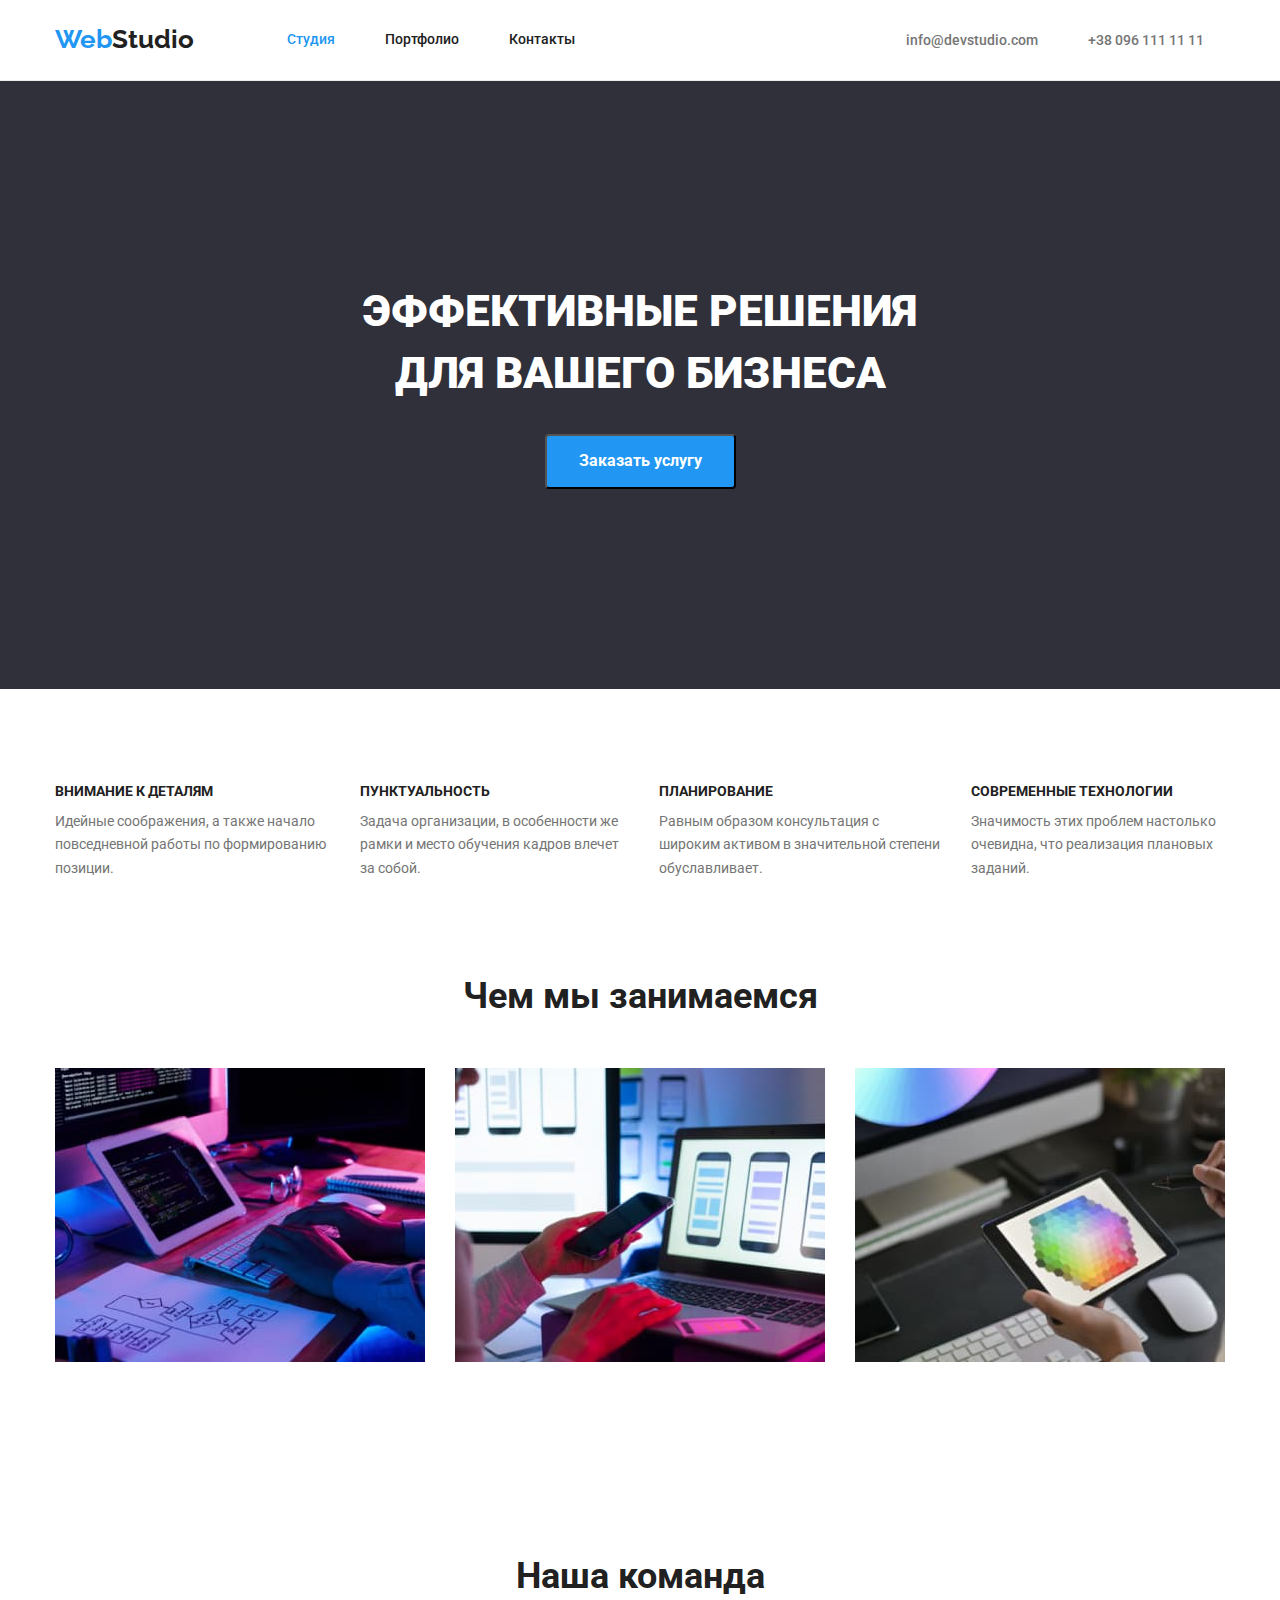
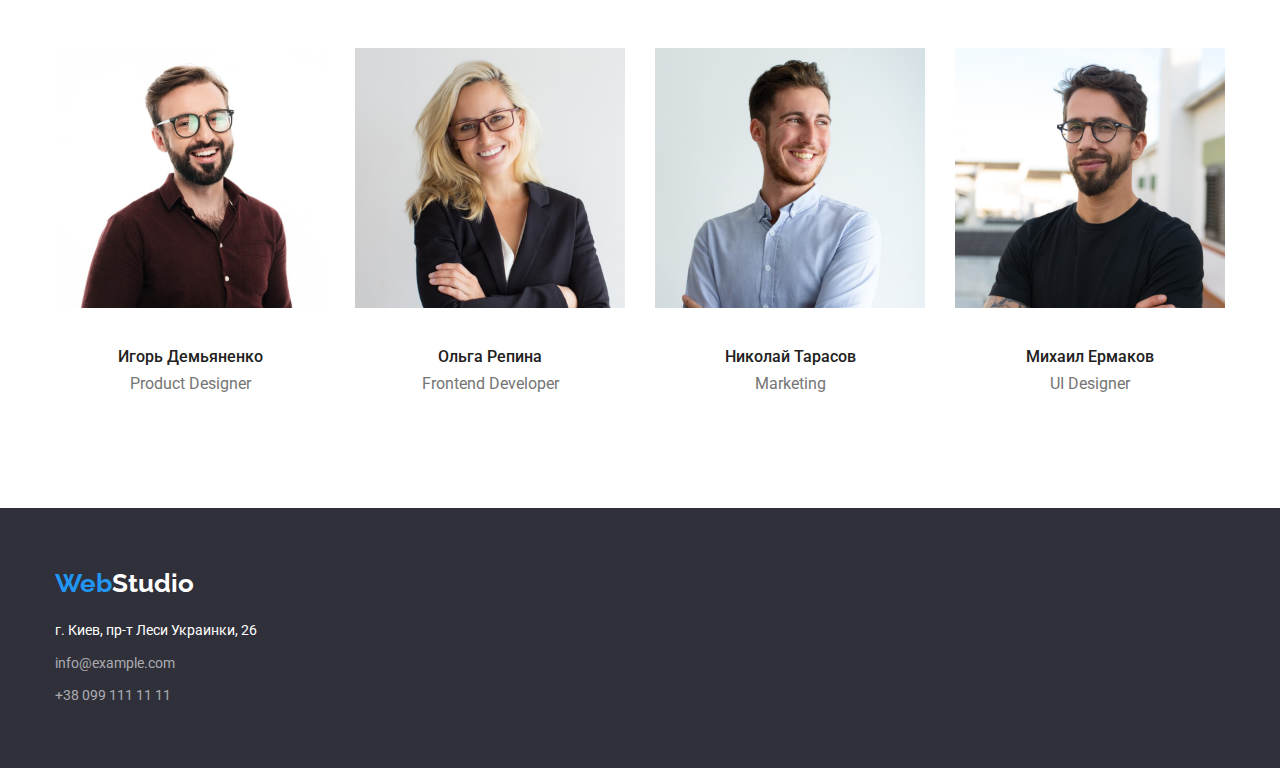
==== index.html @ cb072b84 "копирует данные" ====
<!DOCTYPE html>
<html lang="en">
  <head>
    <meta charset="UTF-8" />
    <meta http-equiv="X-UA-Compatible" content="IE=edge" />
    <meta name="viewport" content="width=device-width, initial-scale=1.0" />
    <title>Document</title>
    <link
      href="https://fonts.googleapis.com/css2?family=Raleway:wght@700&family=Roboto:wght@400;500;700;900&display=swap"
      rel="stylesheet"
    />
    <link
      rel="stylesheet"
      href="https://cdnjs.cloudflare.com/ajax/libs/modern-normalize/1.0.0/modern-normalize.min.css"
    />
    <link rel="stylesheet" href="./css/styles.css" />
  </head>
  <body>
    <header class="page-header">
      <div class="container main-nav">
        <nav class="nav main-nav">
          <a href="index.html" class="logo">Web<span class="logo-span">Studio</span></a>

          <ul class="site-nav list">
            <li class="item"><a href="./index.html" class="link-current">Студия</a></li>
            <li class="item"><a href="./portfolio.html" class="link">Портфолио</a></li>
            <li class="item"><a href="" class="link">Контакты</a></li>
          </ul>
        </nav>

        <ul class="auth-nav list">
          <li class="item"><a href="" class="link">info@devstudio.com</a></li>
          <li class="item"><a href="" class="link">+38 096 111 11 11</a></li>
        </ul>
      </div>
    </header>
    <main>
      <!--Main section-->
      <section class="main">
        <div class="container">
          <h1 class="main-title">
            Эффективные решения <br />
            для вашего бизнеса
          </h1>

          <button type="button" class="button primary">Заказать услугу</button>
        </div>
      </section>

      <!--Tasks section-->
      <section class="section">
        <div class="container">
          <h2 class="section-title-tasks">Задачи организации</h2>
          <ul class="tasks list">
            <li class="item">
              <h3 class="title">Внимание к деталям</h3>
              <p class="text">Идейные соображения, а также начало повседневной работы по формированию позиции.</p>
            </li>
            <li class="item">
              <h3 class="title">Пунктуальность</h3>
              <p class="text">Задача организации, в особенности же рамки и место обучения кадров влечет за собой.</p>
            </li>
            <li class="item">
              <h3 class="title">Планирование</h3>
              <p class="text">Равным образом консультация с широким активом в значительной степени обуславливает.</p>
            </li>
            <li class="item">
              <h3 class="title">Современные технологии</h3>
              <p class="text">Значимость этих проблем настолько очевидна, что реализация плановых заданий.</p>
            </li>
          </ul>
        </div>
      </section>

      <!--Our business section-->
      <section class="section">
        <div class="container">
          <h2 class="section-title">Чем мы занимаемся</h2>

          <ul class="our-business list">
            <li class="item"><img src="images/img1.jpg" alt="набор текста на клавиатуре" width="370" /></li>
            <li class="item"><img src="images/img2.jpg" alt="информация на смартфоне" width="370" /></li>
            <li class="item"><img src="images/img3.jpg" alt="изображение на планшете" width="370" /></li>
          </ul>
        </div>
      </section>

      <!--Team section-->
      <section class="section teams">
        <div class="container">
          <h2 class="section-title team">Наша команда</h2>

          <ul class="team list">
            <li class="item">
              <img src="images/Демьяненко.jpg" alt="man" width="270" />
              <h3 class="title">Игорь Демьяненко</h3>
              <p class="text">Product Designer</p>
            </li>
            <li class="item">
              <img src="images/Репина.jpg" alt="woman" width="270" />
              <h3 class="title">Ольга Репина</h3>
              <p class="text">Frontend Developer</p>
            </li>
            <li class="item">
              <img src="images/Тарасов.jpg" alt="man" width="270" />
              <h3 class="title">Николай Тарасов</h3>
              <p class="text">Marketing</p>
            </li>
            <li class="item">
              <img src="images/Ермаков.jpg" alt="man" width="270" />
              <h3 class="title">Михаил Ермаков</h3>
              <p class="text">UI Designer</p>
            </li>
          </ul>
        </div>
      </section>
    </main>

    <footer class="footer">
      <div class="container">
        <a href="index.html" class="logo">Web<span class="logo-footer">Studio</span></a>
        <address class="address">г. Киев, пр-т Леси Украинки, 26</address>
        <a href="mailto:info@example.com" class="footer-link">info@example.com</a><br />
        <a href="tel:+380991111111" class="footer-link">+38 099 111 11 11</a>
      </div>
    </footer>
  </body>
</html>
---- css/styles.css ----
/* вторичный цвет текста #212121 */
/*цвет основного текста #757575 */
/* белый #FFFFFF */
/* акцент #2196F3 */
/* вторичный цвет фона #F5F4FA */
/* основной цвет фона #e5e5e5; */

/* Стили для index.html */

:root {
  --primary-text-color: #757575;
  --title-text-color: #212121;
  --accent-color: #2196f3;
  --primary-bg-color: #ffffff;
  --secondary-bg-color: #f5f4fa;
  --primary-white-color: #ffffff;
  --footer-bg-color: #2f303a;
}

body {
  color: var(--primary-text-color);
  background-color: var(--primary-bg-color);
  font-family: roboto, sans-serif;
}

.container {
  margin-left: auto;
  margin-right: auto;
  padding-right: 15px;
  padding-left: 15px;
  width: 1200px;
}

/* page-header */

.page-header {
  border-bottom: 1px solid #ececec;
}

.logo {
  color: var(--accent-color);
  font-family: raleway, serif;
  font-weight: 700;
  font-size: 26px;
  line-height: 1.2;
  text-decoration: none;
}
.logo:hover,
.logo:focus {
  color: var(--accent-color);
}
.logo-span {
  color: var(--title-text-color);
  font-family: raleway, serif;
  font-weight: 700;
  font-size: 26px;
  line-height: 1.2;
}
.logo-span:hover,
.logo-span:focus {
  color: var(--accent-color);
}

/* main-nav */

.nav {
  margin-right: 331px;
  padding-top: 24px;
  padding-bottom: 25px;
}

.main-nav {
  display: flex;
  align-items: center;
}

/* site-nav */

.site-nav {
  display: flex;
}

.site-nav .item + .item {
  margin-left: 50px;
}
.site-nav .link {
  color: var(--title-text-color);
  font-weight: 500;
  font-size: 14px;
  line-height: 1.2;
  text-decoration: none;
}
.site-nav .link:hover,
.site-nav .link:focus {
  color: var(--accent-color);
}
.link-current {
  color: var(--accent-color);
  font-weight: 500;
  font-size: 14px;
  line-height: 1.2;
  text-decoration: none;
}

.nav .site-nav {
  margin-left: 93px;
}

/* auth-nav */

.auth-nav {
  display: flex;
}

.auth-nav .item + .item {
  margin-left: 50px;
}

.auth-nav .link {
  color: var(--primary-text-color);
  font-weight: 500;
  font-size: 14px;
  line-height: 1.2;
  text-decoration: none;
}
.auth-nav .link:hover,
.auth-nav .link:focus {
  color: var(--accent-color);
}

/* main section */

.main {
  text-align: center;
  background-color: var(--footer-bg-color);

  padding-top: 200px;
  padding-bottom: 200px;
}

.main-title {
  margin-top: 0;
  margin-bottom: 30px;
  padding-right: 252px;
  padding-left: 252px;

  color: var(--primary-white-color);
  font-weight: 900;
  font-size: 44px;
  line-height: 1.4;
  text-transform: uppercase;
}

/* section */

.section {
  padding-top: 94px;
}

.section-title {
  margin-top: 0;
  margin-bottom: 50px;

  color: var(--title-text-color);
  font-weight: 700;
  font-size: 36px;
  line-height: 1.2;
  text-align: center;
}

/* tasks */

.tasks {
  display: flex;
  justify-content: center;
}

.tasks .item:not(:last-child) {
  margin-right: 30px;
}

.section-title-tasks {
  position: absolute !important;
  clip: rect(1px 1px 1px 1px);
  clip: rect(1px, 1px, 1px, 1px);
  padding: 0 !important;
  border: 0 !important;
  height: 1px !important;
  width: 1px !important;
  overflow: hidden;
}

.tasks .title {
  margin-top: 0px;
  margin-bottom: 10px;

  color: var(--title-text-color);
  font-weight: 700;
  font-size: 14px;
  line-height: 1.2;
  text-transform: uppercase;
}

.tasks .text {
  margin-top: 0;
  margin-bottom: 0;

  font-size: 14px;
  line-height: 1.7;
}

/* our business section */

.our-business {
  display: flex;
  justify-content: center;
}

.our-business .item {
  margin-right: 30px;
}

.our-business .item:last-child {
  margin-right: 0px;
}

/* team */

.teams {
  padding-bottom: 94px;
}

.team {
  display: flex;
  justify-content: center;
  padding-top: 94px;
}

.team .item {
  margin-right: 30px;
  text-align: center;
}

.team .item:last-child {
  margin-right: 0;
}

.team .title {
  margin-top: 30px;
  margin-bottom: 0;

  color: var(--title-text-color);
  font-weight: 500;
  font-size: 16px;
  line-height: 1.9;
}

.team .text {
  margin-top: 10px;
  margin-bottom: 30px;

  font-size: 16px;
  line-height: 1.2px;
}

/* footer */

.footer {
  background-color: var(--footer-bg-color);
  padding-top: 60px;
  padding-bottom: 60px;
}

.logo-footer {
  color: var(--primary-white-color);
  font-family: raleway, serif;
  font-size: 26px;
  line-height: 1.2;
}
.logo-footer:hover,
.logo-footer:focus {
  color: var(--accent-color);
}

.address {
  margin-top: 20px;

  color: rgba(255, 255, 255, 1);
  font-size: 14px;
  line-height: 1.7;
  font-style: normal;
}

.footer-link {
  display: inline-block;
  margin-top: 9px;

  color: rgba(255, 255, 255, 0.6);
  font-size: 14px;
  line-height: 1.7;
  text-decoration: none;
}
.footer-link:hover,
.footer-link:focus {
  color: var(--accent-color);
}

/* button */

.button {
  color: var(--title-text-color);
  background-color: var(--primary-bg-color);
  cursor: pointer;
  border-radius: 4px;
}

.button.primary {
  color: var(--primary-white-color);
  background-color: var(--accent-color);
  font-family: inherit;
  font-weight: 700;
  font-size: 16px;
  line-height: 1.9;
  align-items: center;
  text-align: center;
  padding: 10px 32px;
}

.button.secondary {
  color: var(--title-text-color);
  background-color: var(--secondary-bg-color);
  font-family: inherit;
  font-weight: 500;
  font-size: 16px;
  line-height: 1.6;
  text-align: center;
  padding: 6px 22px;
}

.button:hover,
.button:focus {
  background-color: var(--accent-color);
}

/* стили для li */

.list {
  padding: 0;
  margin: 0;
  list-style-type: none;
}

/* стили для portfolio.html */

.cards {
  padding-bottom: 94px;
}

.progect {
  display: flex;
  margin-bottom: 50px;
  justify-content: center;
}

.progect .item:not(:last-child) {
  margin-right: 8px;
}

.progect:last-child {
  margin-bottom: 0;
}

.progects {
  display: flex;
  flex-wrap: wrap;
  justify-content: center;
}

.progects .item {
  width: 370px;
  margin-right: 30px;
  margin-bottom: 30px;
}

.progects .item:nth-child(3n) {
  margin-right: 0;
}

.progects .item:nth-last-child(-n + 3) {
  margin-bottom: 0;
}

.section-title-progect {
  position: absolute !important;
  clip: rect(1px 1px 1px 1px);
  clip: rect(1px, 1px, 1px, 1px);
  padding: 0 !important;
  border: 0 !important;
  height: 1px !important;
  width: 1px !important;
  overflow: hidden;
}

.names {
  border: 1px solid #eeeeee;

  min-width: 322px;
  padding: 20px 24px;
}

.progects .title {
  color: var(--title-text-color);
  font-weight: 700;
  font-size: 18px;
  line-height: 2px;
}

.progects .text {
  font-size: 16px;
  line-height: 1.9;
  margin-top: 4px;
}

.text {
  padding: 0;
  margin: 0;
}
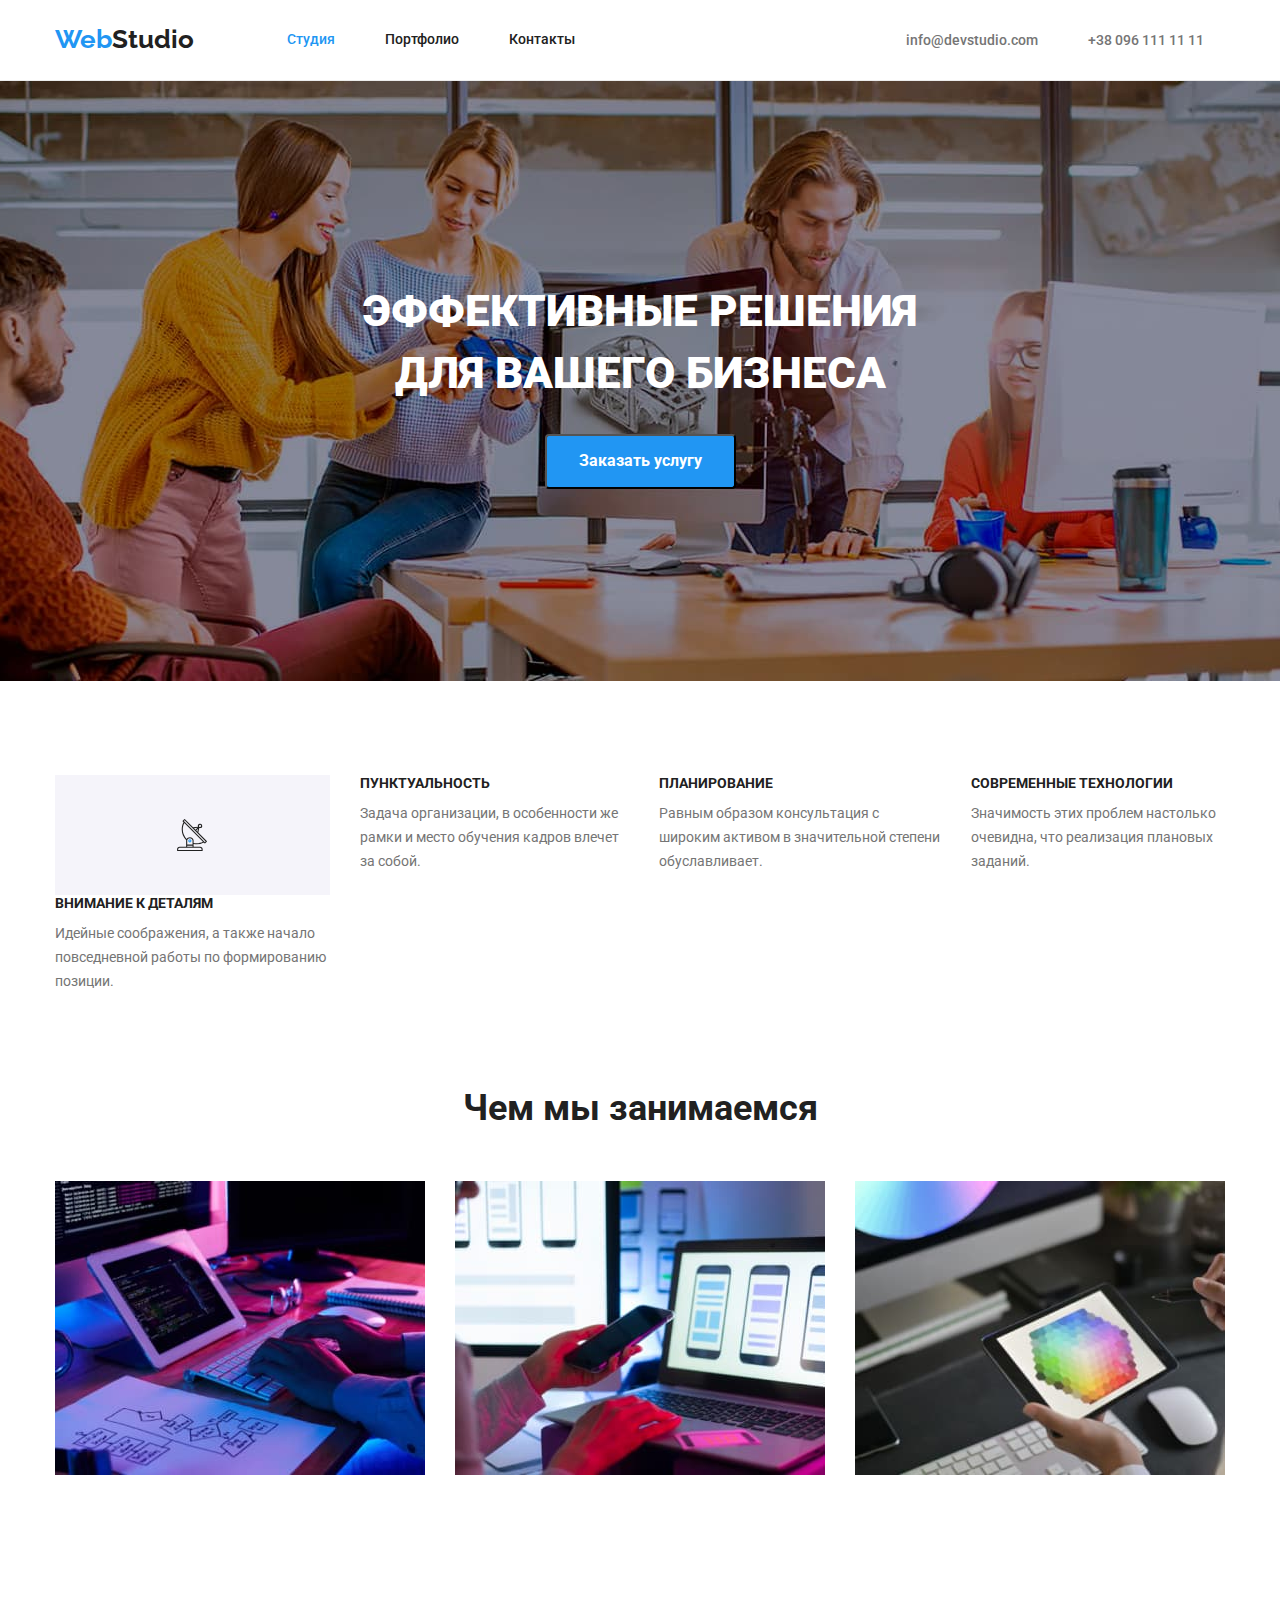
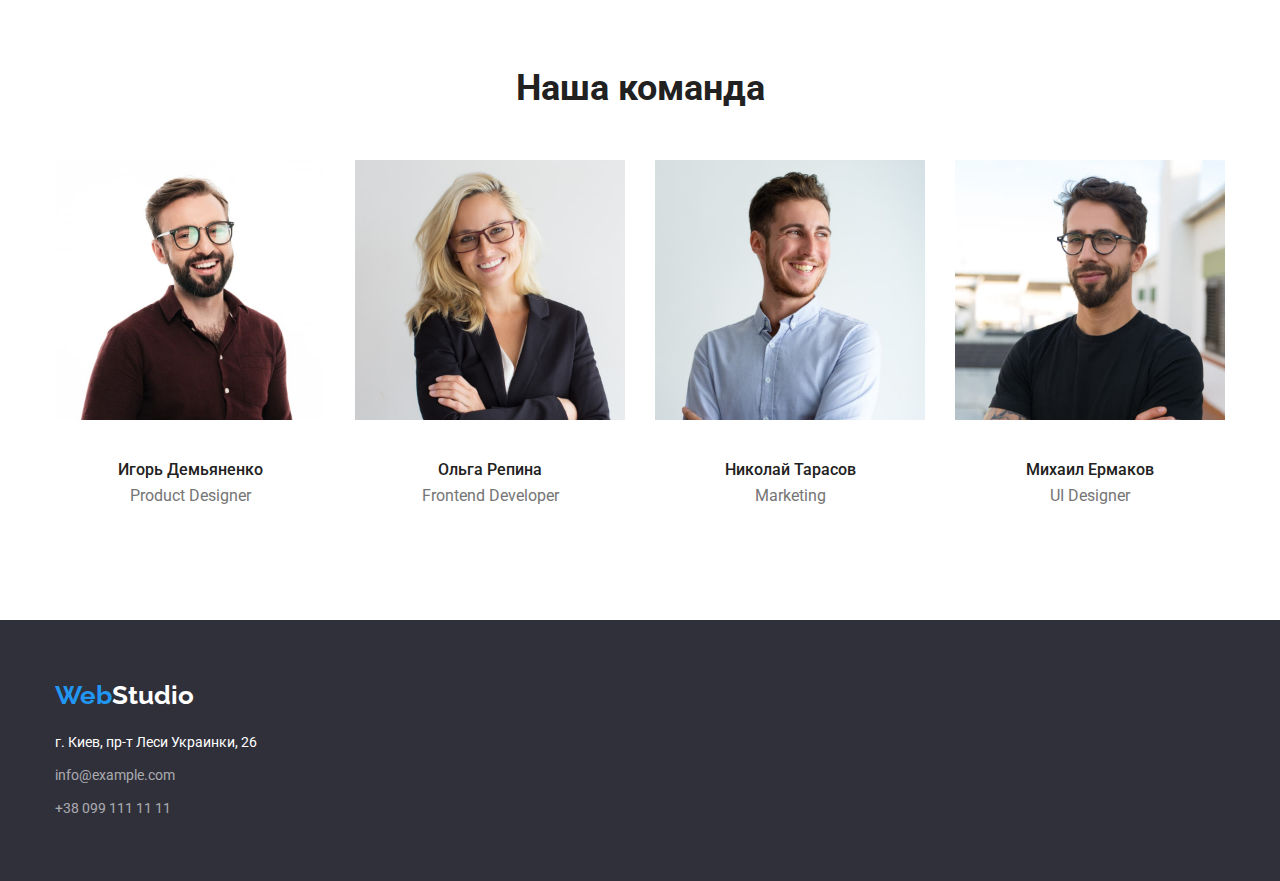
==== commit 3454b52f: "применяет стили" ====
--- a/index.html
+++ b/index.html
@@ -36,7 +36,7 @@
     </header>
     <main>
       <!--Main section-->
-      <section class="main">
+      <section class="main overlay">
         <div class="container">
           <h1 class="main-title">
             Эффективные решения <br />
@@ -52,7 +52,7 @@
         <div class="container">
           <h2 class="section-title-tasks">Задачи организации</h2>
           <ul class="tasks list">
-            <li class="item">
+            <li class="item icon-antenna">
               <h3 class="title">Внимание к деталям</h3>
               <p class="text">Идейные соображения, а также начало повседневной работы по формированию позиции.</p>
             </li>
--- a/css/styles.css
+++ b/css/styles.css
@@ -123,12 +123,23 @@
   line-height: 1.2;
   text-decoration: none;
 }
+
 .auth-nav .link:hover,
 .auth-nav .link:focus {
   color: var(--accent-color);
 }
 
 /* main section */
+
+.overlay {
+  max-width: 1600px;
+  height: 600px;
+  margin-right: auto;
+  margin-left: auto;
+  background-image: url('../images/overlay.jpg');
+  background-position: center;
+  background-size: cover;
+}
 
 .main {
   text-align: center;
@@ -209,6 +220,16 @@
   line-height: 1.7;
 }
 
+.icon-antenna::before {
+  display: block;
+  content: '';
+  height: 120px;
+  background-color: #f5f4fa;
+  background-repeat: no-repeat;
+  background-position: center;
+  background-image: url('../images/SVG/antenna.svg');
+}
+
 /* our business section */
 
 .our-business {
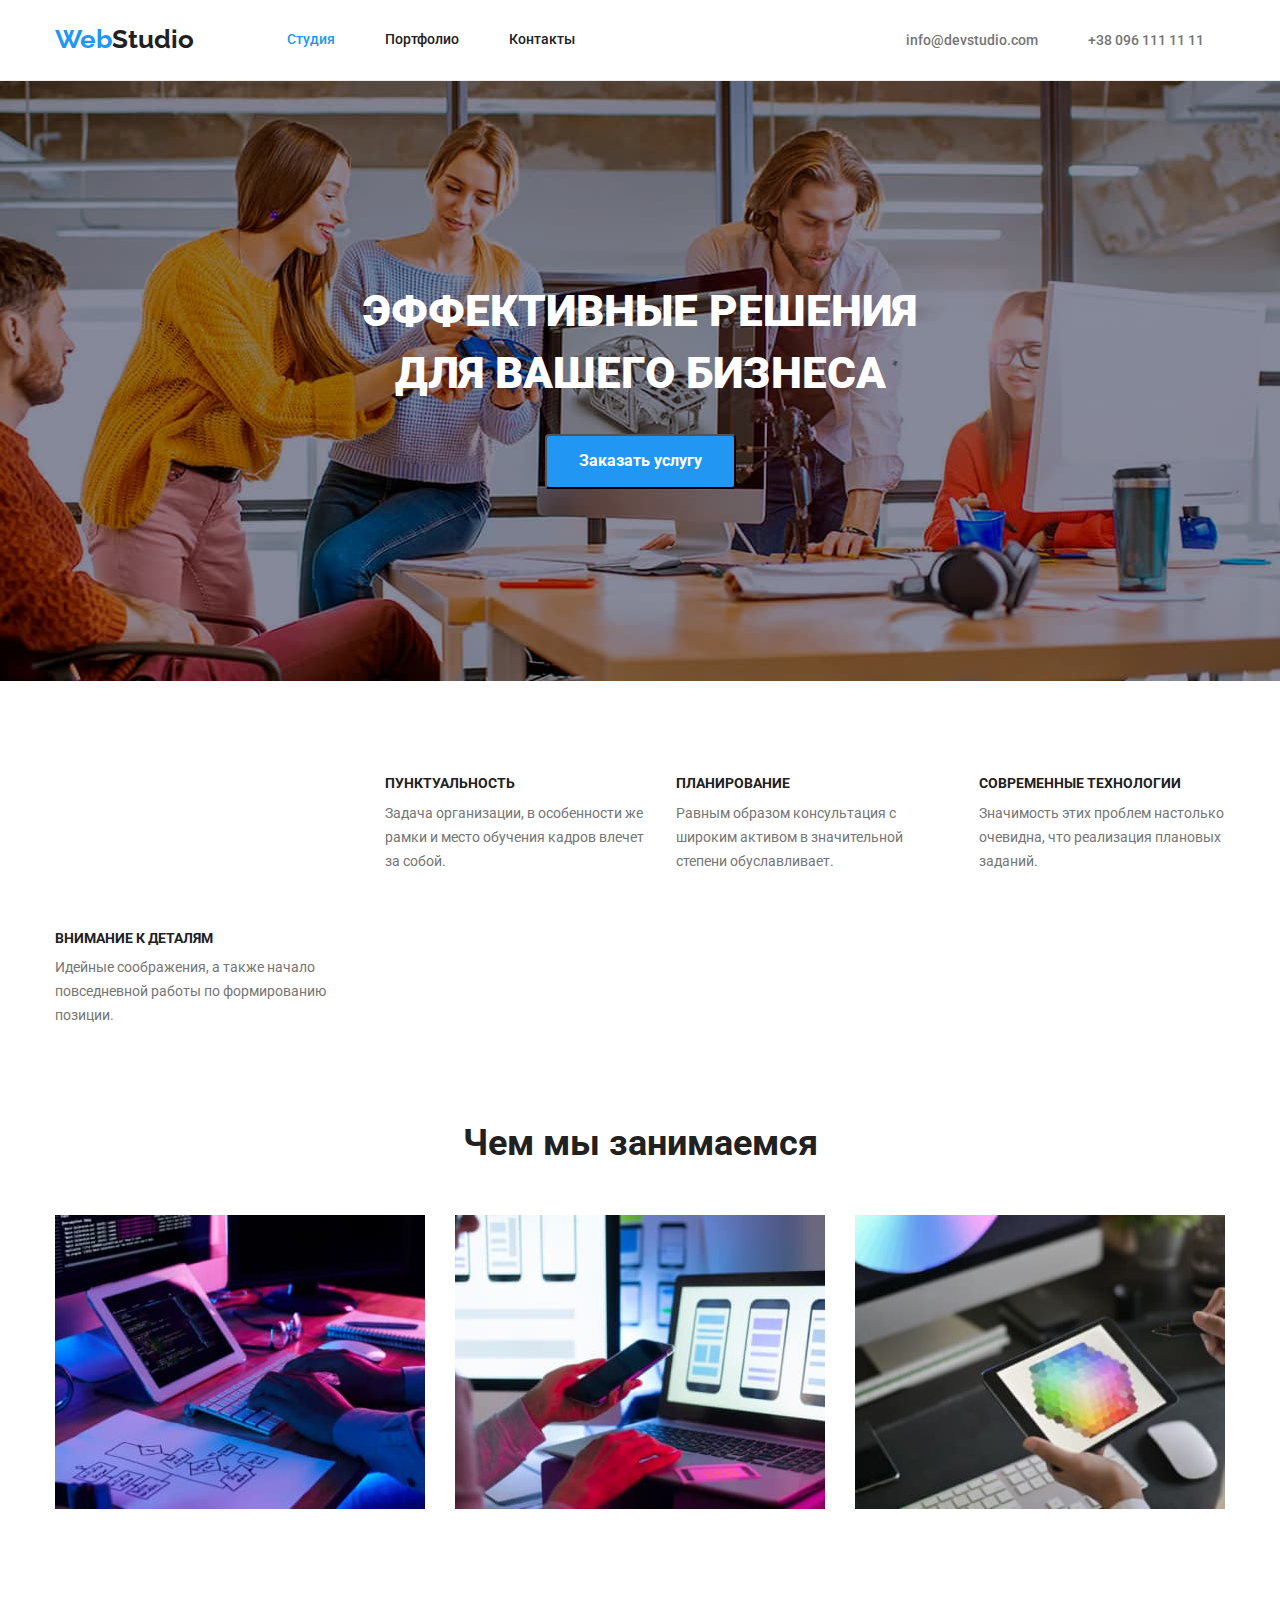
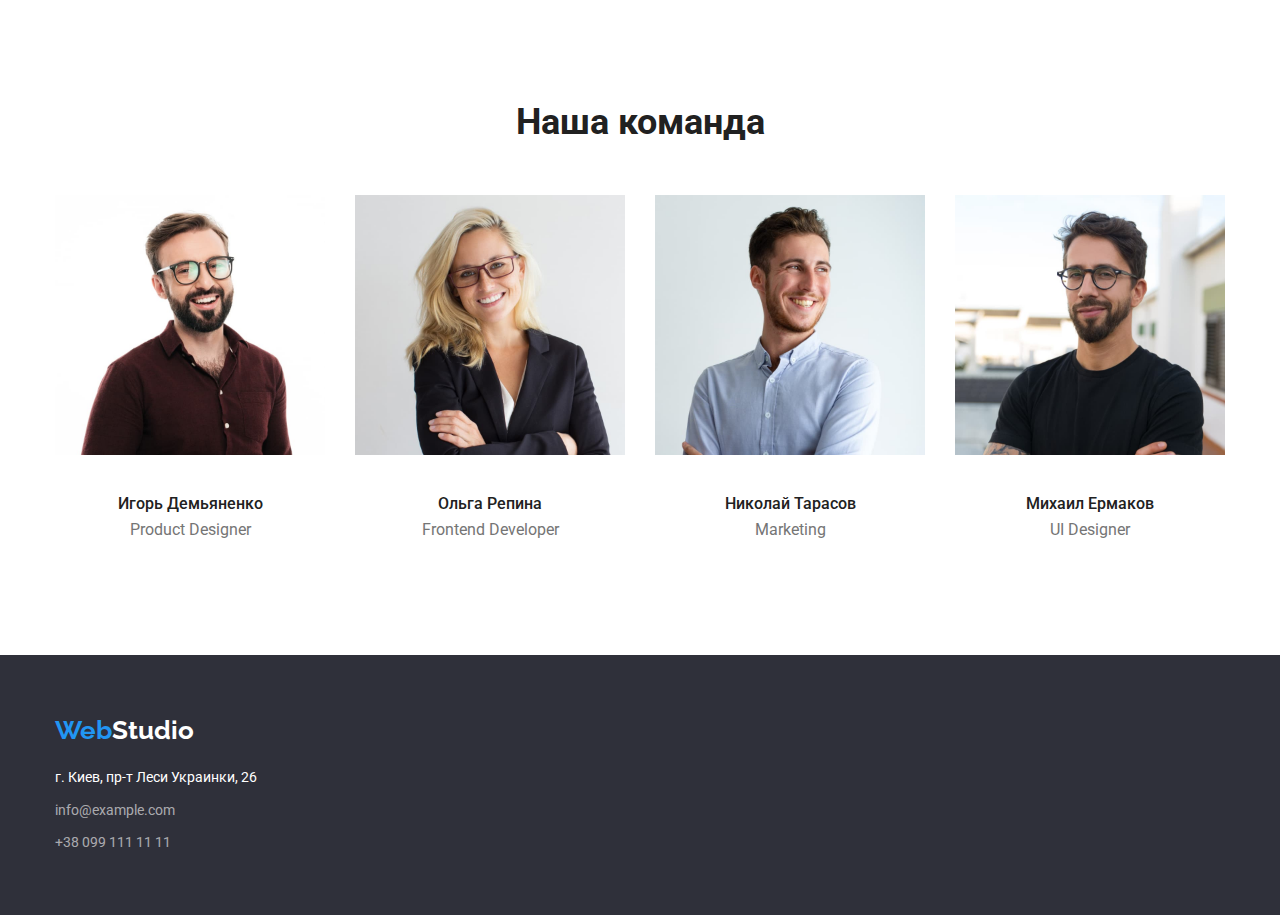
==== commit 8868ada9: "добавляет классы" ====
--- a/index.html
+++ b/index.html
@@ -52,7 +52,12 @@
         <div class="container">
           <h2 class="section-title-tasks">Задачи организации</h2>
           <ul class="tasks list">
-            <li class="item icon-antenna">
+            <li class="item">
+              <div>
+                <svg>
+                  <use></use>
+                </svg>
+              </div>
               <h3 class="title">Внимание к деталям</h3>
               <p class="text">Идейные соображения, а также начало повседневной работы по формированию позиции.</p>
             </li>
--- a/css/styles.css
+++ b/css/styles.css
@@ -220,16 +220,6 @@
   line-height: 1.7;
 }
 
-.icon-antenna::before {
-  display: block;
-  content: '';
-  height: 120px;
-  background-color: #f5f4fa;
-  background-repeat: no-repeat;
-  background-position: center;
-  background-image: url('../images/SVG/antenna.svg');
-}
-
 /* our business section */
 
 .our-business {
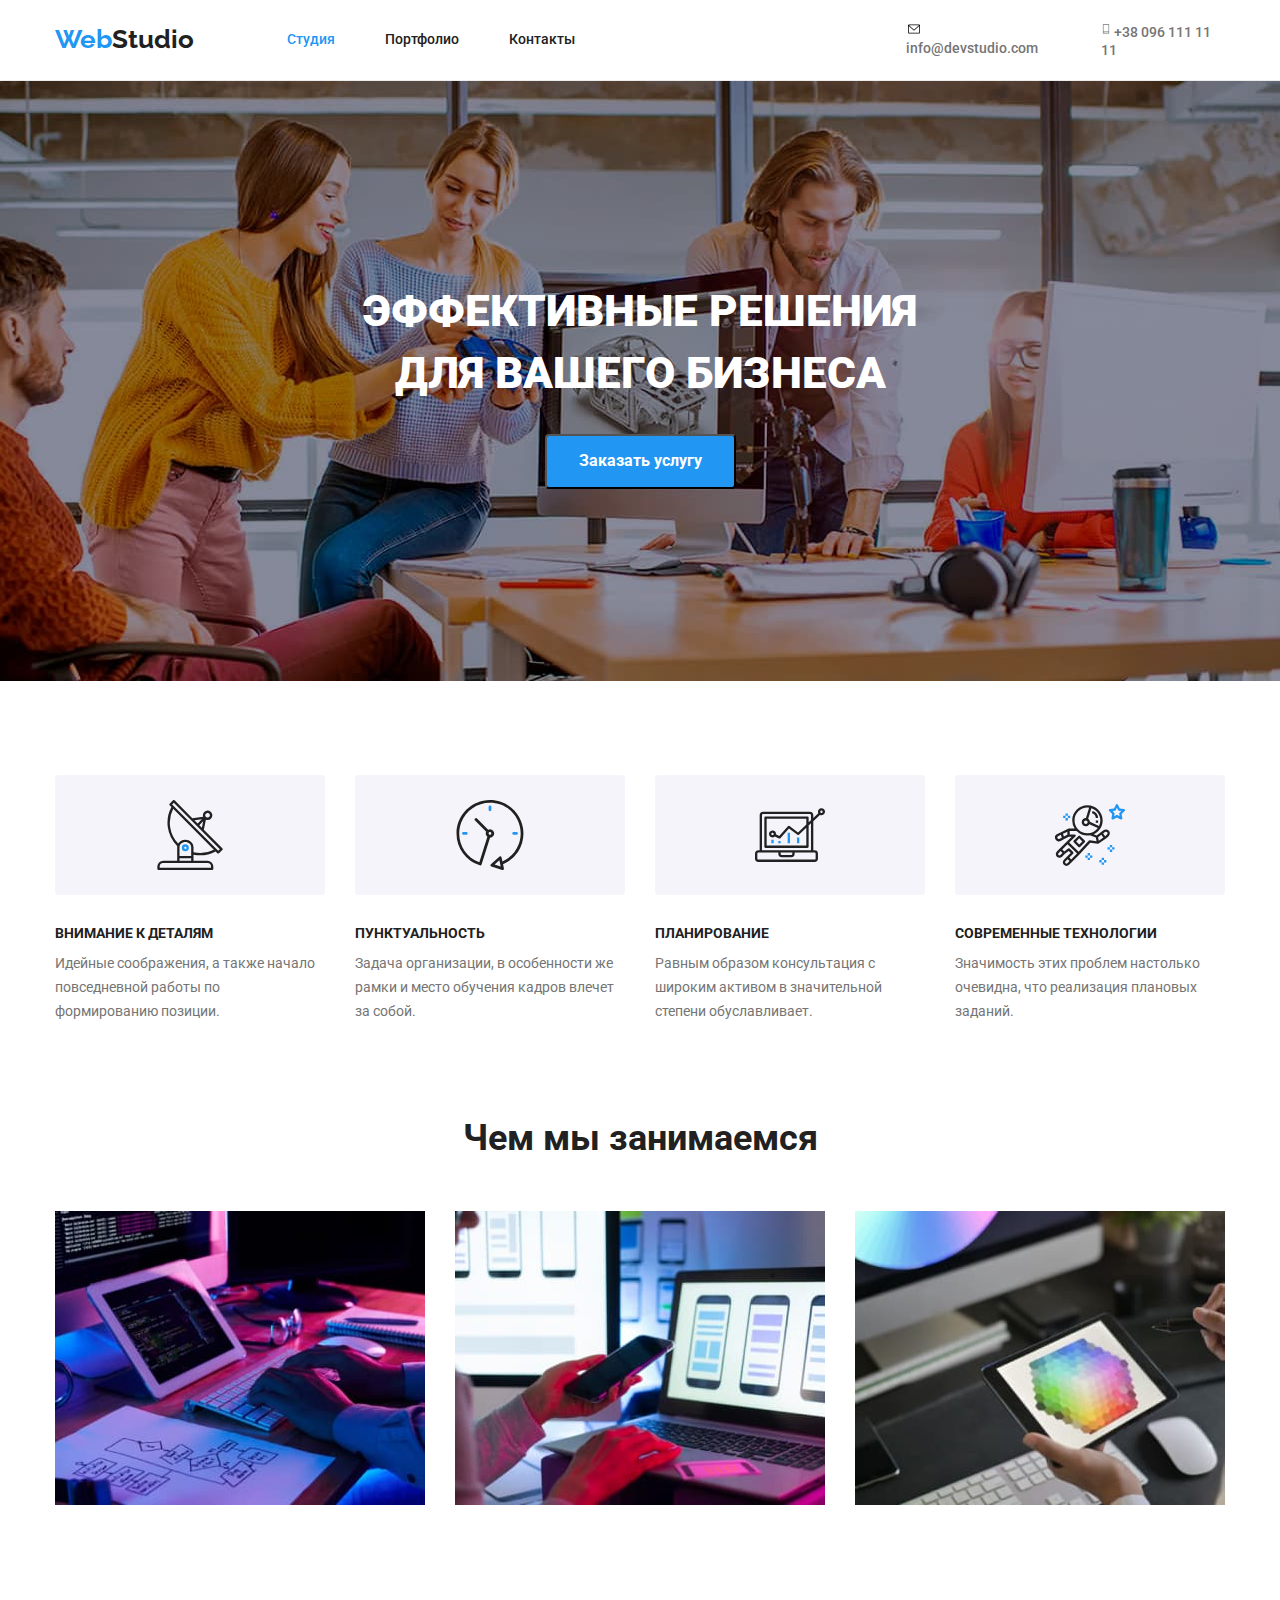
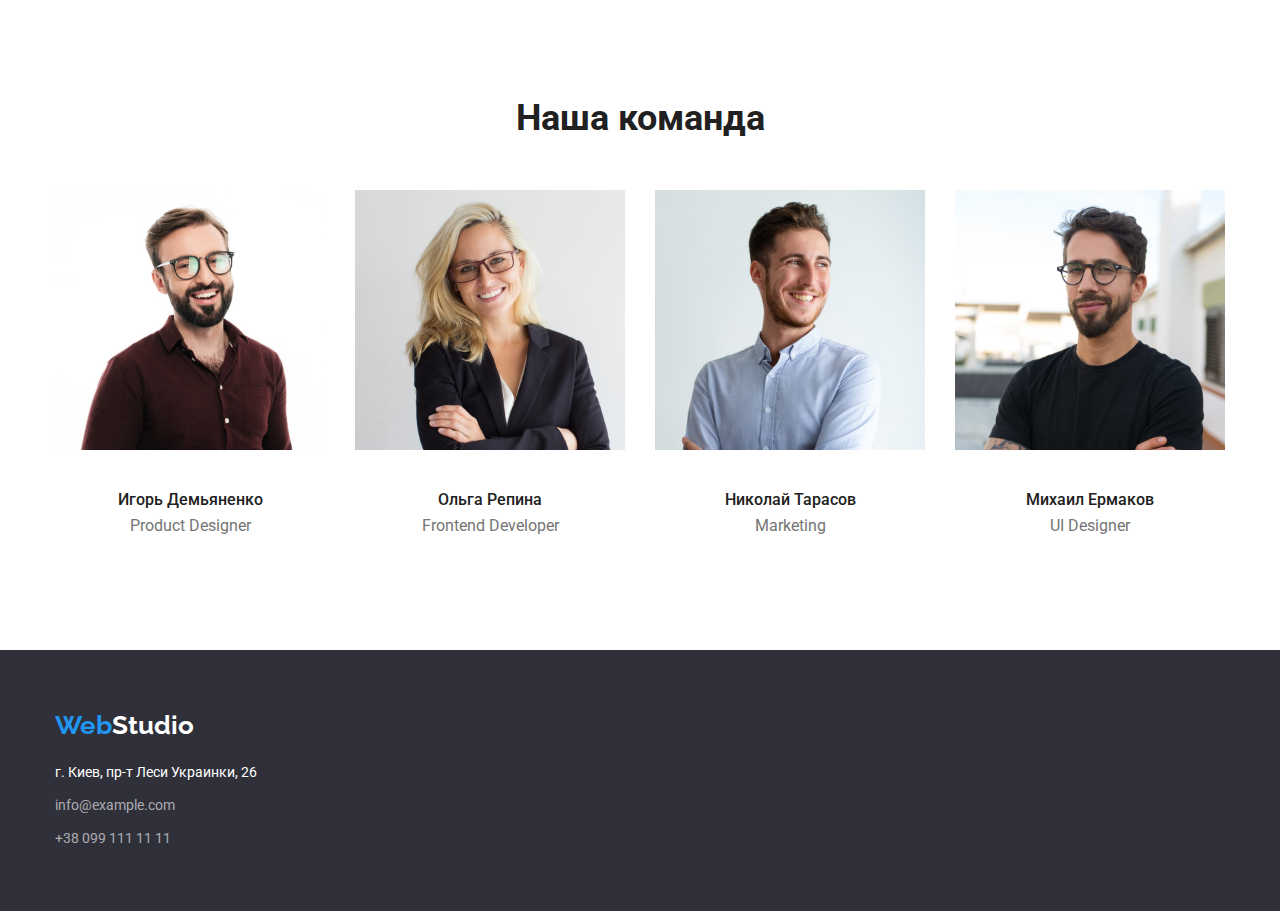
==== commit 13a0d933: "добавляет иконки" ====
--- a/index.html
+++ b/index.html
@@ -29,8 +29,22 @@
         </nav>
 
         <ul class="auth-nav list">
-          <li class="item"><a href="" class="link">info@devstudio.com</a></li>
-          <li class="item"><a href="" class="link">+38 096 111 11 11</a></li>
+          <li class="item">
+            <a href="" class="link">
+              <svg width="16" height="12">
+                <use href="./images/sprite.svg#icon-envelope"></use>
+              </svg>
+              info@devstudio.com
+            </a>
+          </li>
+          <li class="item">
+            <a href="" class="link">
+              <svg width="10" height="16">
+                <use href="./images/sprite.svg#icon-smartphone"></use>
+              </svg>
+              +38 096 111 11 11
+            </a>
+          </li>
         </ul>
       </div>
     </header>
@@ -53,23 +67,38 @@
           <h2 class="section-title-tasks">Задачи организации</h2>
           <ul class="tasks list">
             <li class="item">
-              <div>
-                <svg>
-                  <use></use>
+              <div class="icon-tasks">
+                <svg class="icon-antenna" width="70" height="70">
+                  <use href="./images/sprite.svg#icon-antenna"></use>
                 </svg>
               </div>
               <h3 class="title">Внимание к деталям</h3>
               <p class="text">Идейные соображения, а также начало повседневной работы по формированию позиции.</p>
             </li>
             <li class="item">
+              <div class="icon-tasks">
+                <svg class="icon-antenna" width="70" height="70">
+                  <use href="./images/sprite.svg#icon-clock"></use>
+                </svg>
+              </div>
               <h3 class="title">Пунктуальность</h3>
               <p class="text">Задача организации, в особенности же рамки и место обучения кадров влечет за собой.</p>
             </li>
             <li class="item">
+              <div class="icon-tasks">
+                <svg class="icon-antenna" width="70" height="70">
+                  <use href="./images/sprite.svg#icon-diagram"></use>
+                </svg>
+              </div>
               <h3 class="title">Планирование</h3>
               <p class="text">Равным образом консультация с широким активом в значительной степени обуславливает.</p>
             </li>
             <li class="item">
+              <div class="icon-tasks">
+                <svg class="icon-antenna" width="70" height="70">
+                  <use href="./images/sprite.svg#icon-astronaut"></use>
+                </svg>
+              </div>
               <h3 class="title">Современные технологии</h3>
               <p class="text">Значимость этих проблем настолько очевидна, что реализация плановых заданий.</p>
             </li>
--- a/css/styles.css
+++ b/css/styles.css
@@ -220,6 +220,17 @@
   line-height: 1.7;
 }
 
+.icon-tasks {
+  width: 270px;
+  height: 120px;
+  background-color: #f5f4fa;
+  border-radius: 4px;
+  align-items: center;
+  justify-content: center;
+  display: flex;
+  margin-bottom: 30px;
+}
+
 /* our business section */
 
 .our-business {
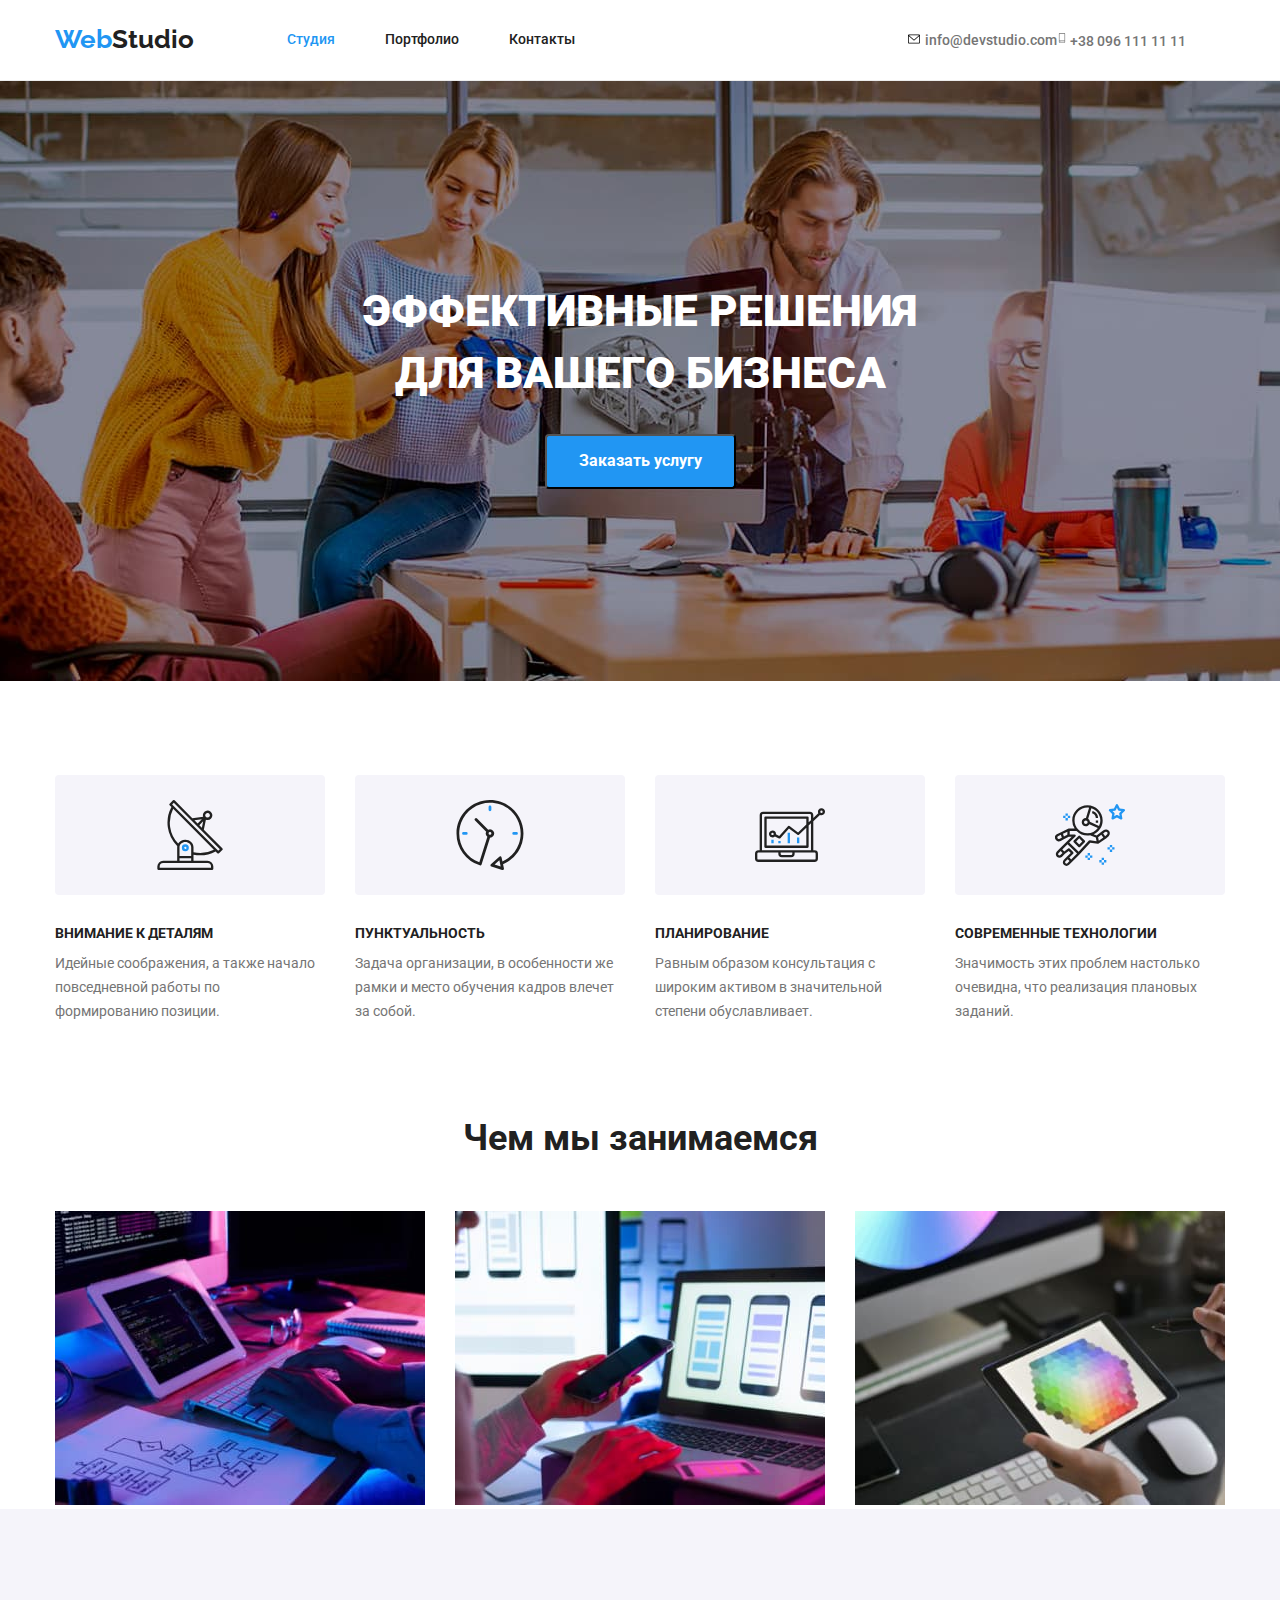
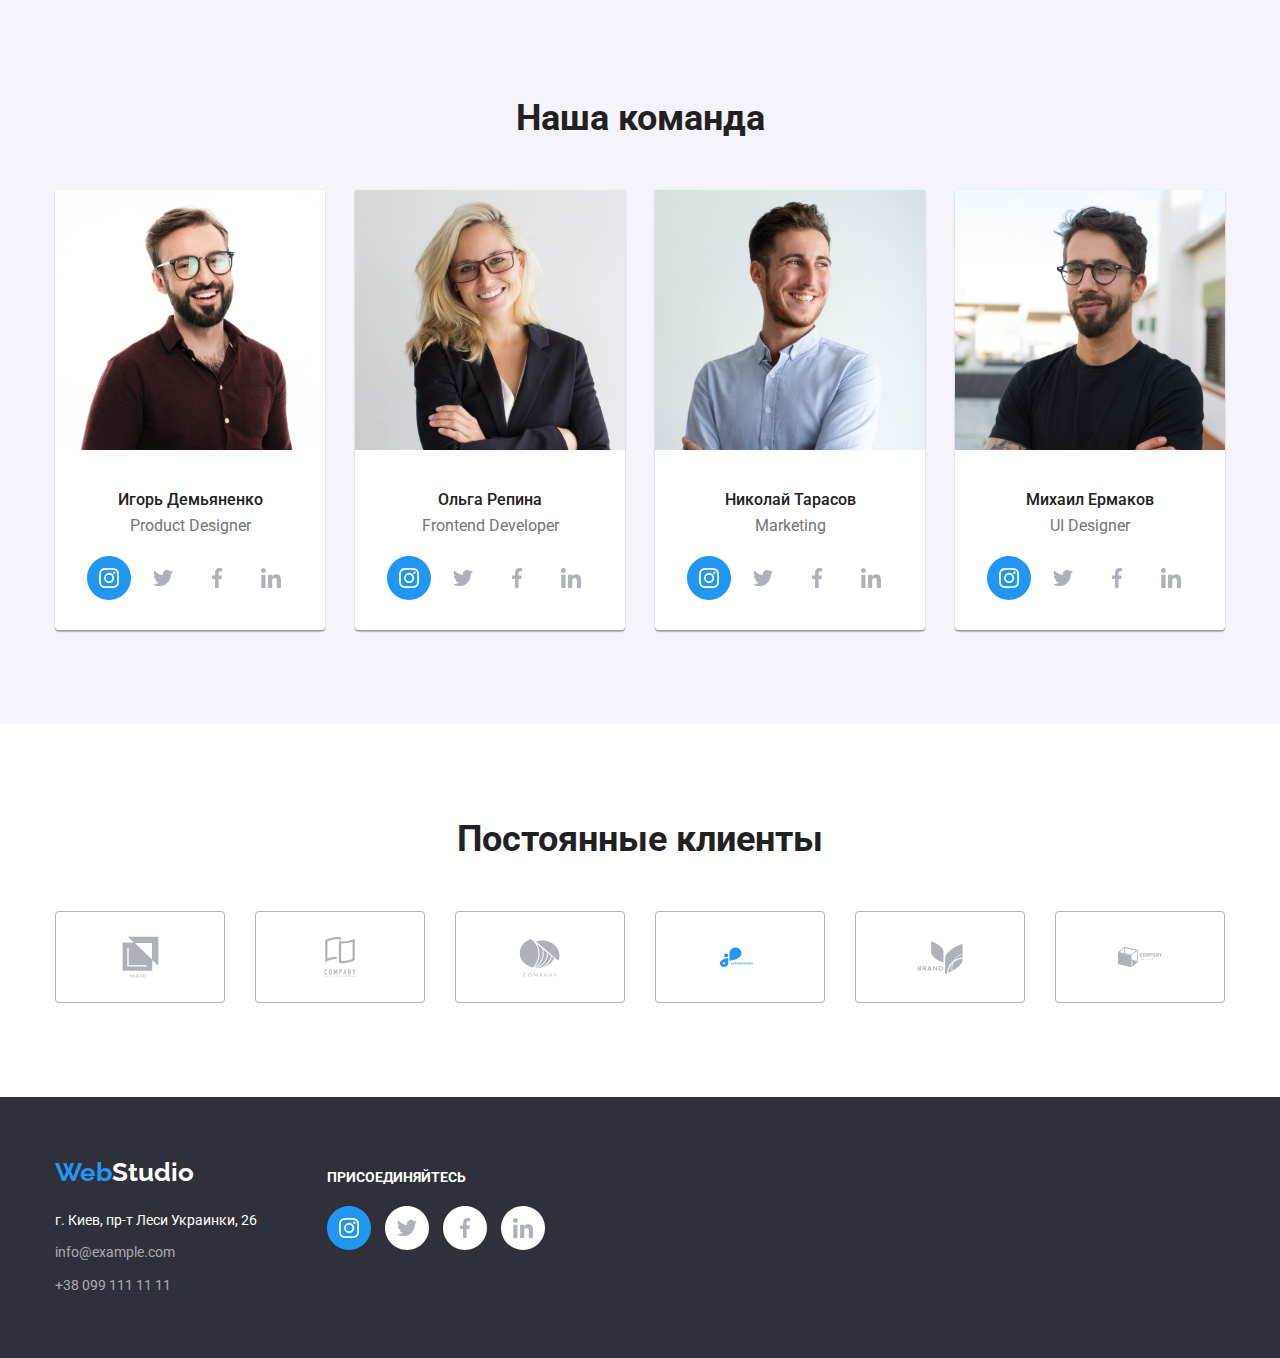
==== commit 75c7e123: "добавляет svg" ====
--- a/index.html
+++ b/index.html
@@ -29,14 +29,16 @@
         </nav>
 
         <ul class="auth-nav list">
-          <li class="item">
-            <a href="" class="link">
-              <svg width="16" height="12">
-                <use href="./images/sprite.svg#icon-envelope"></use>
-              </svg>
-              info@devstudio.com
-            </a>
-          </li>
+          <div class="icon-envelope">
+            <li class="item">
+              <a href="" class="link">
+                <svg width="16" height="12">
+                  <use href="./images/sprite.svg#icon-envelope"></use>
+                </svg>
+                info@devstudio.com
+              </a>
+            </li>
+          </div>
           <li class="item">
             <a href="" class="link">
               <svg width="10" height="16">
@@ -125,25 +127,123 @@
           <h2 class="section-title team">Наша команда</h2>
 
           <ul class="team list">
-            <li class="item">
+            <li class="item card">
               <img src="images/Демьяненко.jpg" alt="man" width="270" />
               <h3 class="title">Игорь Демьяненко</h3>
               <p class="text">Product Designer</p>
-            </li>
-            <li class="item">
+              <div class="icon-item">
+                <svg class="icon-team" width="20" height="20">
+                  <use href="./images/sprite.svg#icon-instagram"></use>
+                </svg>
+                <svg class="icon-team" width="20" height="20">
+                  <use href="./images/sprite.svg#icon-twitter"></use>
+                </svg>
+                <svg class="icon-team" width="20" height="20">
+                  <use href="./images/sprite.svg#icon-facebook"></use>
+                </svg>
+                <svg class="icon-team" width="20" height="20">
+                  <use href="./images/sprite.svg#icon-linkedin"></use>
+                </svg>
+              </div>
+            </li>
+            <li class="item card">
               <img src="images/Репина.jpg" alt="woman" width="270" />
               <h3 class="title">Ольга Репина</h3>
               <p class="text">Frontend Developer</p>
-            </li>
-            <li class="item">
+              <div class="icon-item">
+                <svg class="icon-team" width="20" height="20">
+                  <use href="./images/sprite.svg#icon-instagram"></use>
+                </svg>
+                <svg class="icon-team" width="20" height="20">
+                  <use href="./images/sprite.svg#icon-twitter"></use>
+                </svg>
+                <svg class="icon-team" width="20" height="20">
+                  <use href="./images/sprite.svg#icon-facebook"></use>
+                </svg>
+                <svg class="icon-team" width="20" height="20">
+                  <use href="./images/sprite.svg#icon-linkedin"></use>
+                </svg>
+              </div>
+            </li>
+            <li class="item card">
               <img src="images/Тарасов.jpg" alt="man" width="270" />
               <h3 class="title">Николай Тарасов</h3>
               <p class="text">Marketing</p>
-            </li>
-            <li class="item">
+              <div class="icon-item">
+                <svg class="icon-team instagram" width="20" height="20">
+                  <use href="./images/sprite.svg#icon-instagram"></use>
+                </svg>
+                <svg class="icon-team" width="20" height="20">
+                  <use href="./images/sprite.svg#icon-twitter"></use>
+                </svg>
+                <svg class="icon-team" width="20" height="20">
+                  <use href="./images/sprite.svg#icon-facebook"></use>
+                </svg>
+                <svg class="icon-team" width="20" height="20">
+                  <use href="./images/sprite.svg#icon-linkedin"></use>
+                </svg>
+              </div>
+            </li>
+            <li class="item card">
               <img src="images/Ермаков.jpg" alt="man" width="270" />
               <h3 class="title">Михаил Ермаков</h3>
               <p class="text">UI Designer</p>
+              <div class="icon-item">
+                <svg class="icon-team" width="20" height="20">
+                  <use href="./images/sprite.svg#icon-instagram"></use>
+                </svg>
+                <svg class="icon-team" width="20" height="20">
+                  <use href="./images/sprite.svg#icon-twitter"></use>
+                </svg>
+                <svg class="icon-team" width="20" height="20">
+                  <use href="./images/sprite.svg#icon-facebook"></use>
+                </svg>
+                <svg class="icon-team" width="20" height="20">
+                  <use href="./images/sprite.svg#icon-linkedin"></use>
+                </svg>
+              </div>
+            </li>
+          </ul>
+        </div>
+      </section>
+
+      <!--Client section-->
+
+      <section class="section">
+        <div class="container">
+          <h2 class="section-title">Постоянные клиенты</h2>
+          <ul class="client list">
+            <li class="item-client">
+              <div class="icon-client">
+                <svg class="group-one" width="41" height="46.7">
+                  <use href="./images/sprite.svg#icon-group"></use>
+                </svg>
+              </div>
+              <div class="icon-client">
+                <svg class="group-two" width="40" height="52">
+                  <use href="./images/sprite.svg#icon-group-1"></use>
+                </svg>
+              </div>
+              <div class="icon-client">
+                <svg class="group-three" width="43.46" height="41.18">
+                  <use href="./images/sprite.svg#icon-group-2"></use>
+                </svg>
+              </div>
+              <div class="icon-client">
+                <svg class="group-four" width="84.44" height="40.62">
+                  <use href="./images/sprite.svg#icon-group-3"></use>
+                </svg>
+              </div>
+              <div class="icon-client">
+                <svg class="group-five" width="62.54" height="45.43">
+                  <use href="./images/sprite.svg#icon-group-4"></use>
+                </svg>
+              </div>
+              <div class="icon-client">
+                <svg class="group-six" width="93.79" height="43.93">
+                  <use href="./images/sprite.svg#icon-group-5"></use>
+                </svg>
+              </div>
             </li>
           </ul>
         </div>
@@ -152,10 +252,33 @@
 
     <footer class="footer">
       <div class="container">
-        <a href="index.html" class="logo">Web<span class="logo-footer">Studio</span></a>
-        <address class="address">г. Киев, пр-т Леси Украинки, 26</address>
-        <a href="mailto:info@example.com" class="footer-link">info@example.com</a><br />
-        <a href="tel:+380991111111" class="footer-link">+38 099 111 11 11</a>
+        <div class="footer-container">
+          <div>
+            <a href="index.html" class="logo">Web<span class="logo-footer">Studio</span></a>
+            <address class="address">г. Киев, пр-т Леси Украинки, 26</address>
+            <a href="mailto:info@example.com" class="footer-link">info@example.com</a><br />
+            <a href="tel:+380991111111" class="footer-link">+38 099 111 11 11</a>
+          </div>
+          <div class="social-links">
+            <h2 class="title-footer">присоединяйтесь</h2>
+            <ul class="list">
+              <li class="item">
+                <svg class="icon-team" width="20" height="20">
+                  <use href="./images/sprite.svg#icon-instagram"></use>
+                </svg>
+                <svg class="icon-team" width="20" height="20">
+                  <use href="./images/sprite.svg#icon-twitter"></use>
+                </svg>
+                <svg class="icon-team" width="20" height="20">
+                  <use href="./images/sprite.svg#icon-facebook"></use>
+                </svg>
+                <svg class="icon-team" width="20" height="20">
+                  <use href="./images/sprite.svg#icon-linkedin"></use>
+                </svg>
+              </li>
+            </ul>
+          </div>
+        </div>
       </div>
     </footer>
   </body>
--- a/css/styles.css
+++ b/css/styles.css
@@ -129,6 +129,12 @@
   color: var(--accent-color);
 }
 
+.icon-envelope {
+  display: flex;
+  align-items: center;
+  justify-content: center;
+}
+
 /* main section */
 
 .overlay {
@@ -166,6 +172,10 @@
 
 .section {
   padding-top: 94px;
+}
+
+.section:last-child {
+  padding-bottom: 94px;
 }
 
 .section-title {
@@ -250,6 +260,7 @@
 
 .teams {
   padding-bottom: 94px;
+  background-color: var(--secondary-bg-color);
 }
 
 .team {
@@ -283,6 +294,59 @@
 
   font-size: 16px;
   line-height: 1.2px;
+}
+
+.icon-item {
+  width: 206px;
+  height: 44px;
+  margin-right: 32px;
+  margin-bottom: 30px;
+  margin-left: 32px;
+  display: flex;
+}
+
+.icon-team {
+  display: inline-block;
+  width: 44px;
+  height: 44px;
+  margin-right: 10px;
+}
+
+.icon-team:nth-child(4) {
+  margin-right: 0;
+}
+
+.card {
+  padding: 0;
+  background-color: #ffffff;
+  box-shadow: 0px 1px 3px rgba(0, 0, 0, 0.12), 0px 1px 1px rgba(0, 0, 0, 0.14), 0px 2px 1px rgba(0, 0, 0, 0.2);
+  border-radius: 0px 0px 4px 4px;
+}
+
+/* client */
+
+.icon-client {
+  width: 170px;
+  height: 92px;
+  border-radius: 4px;
+  border: 1px solid #afb1b8;
+  align-items: center;
+  justify-content: center;
+  display: inline-flex;
+  margin-right: 30px;
+}
+
+.icon-client:last-child {
+  margin-right: 0;
+}
+
+.icon-client:hover,
+.icon-client:focus {
+  fill: #2196f3;
+}
+
+.item-client {
+  display: flex;
 }
 
 /* footer */
@@ -325,6 +389,25 @@
 .footer-link:hover,
 .footer-link:focus {
   color: var(--accent-color);
+}
+
+.title-footer {
+  margin-top: 0;
+  margin-bottom: 20px;
+  color: var(--primary-white-color);
+  font-weight: 700;
+  font-size: 14px;
+  line-height: 1.2;
+  text-transform: uppercase;
+}
+
+.footer-container {
+  display: flex;
+}
+
+.social-links {
+  margin-top: 12px;
+  margin-left: 70px;
 }
 
 /* button */
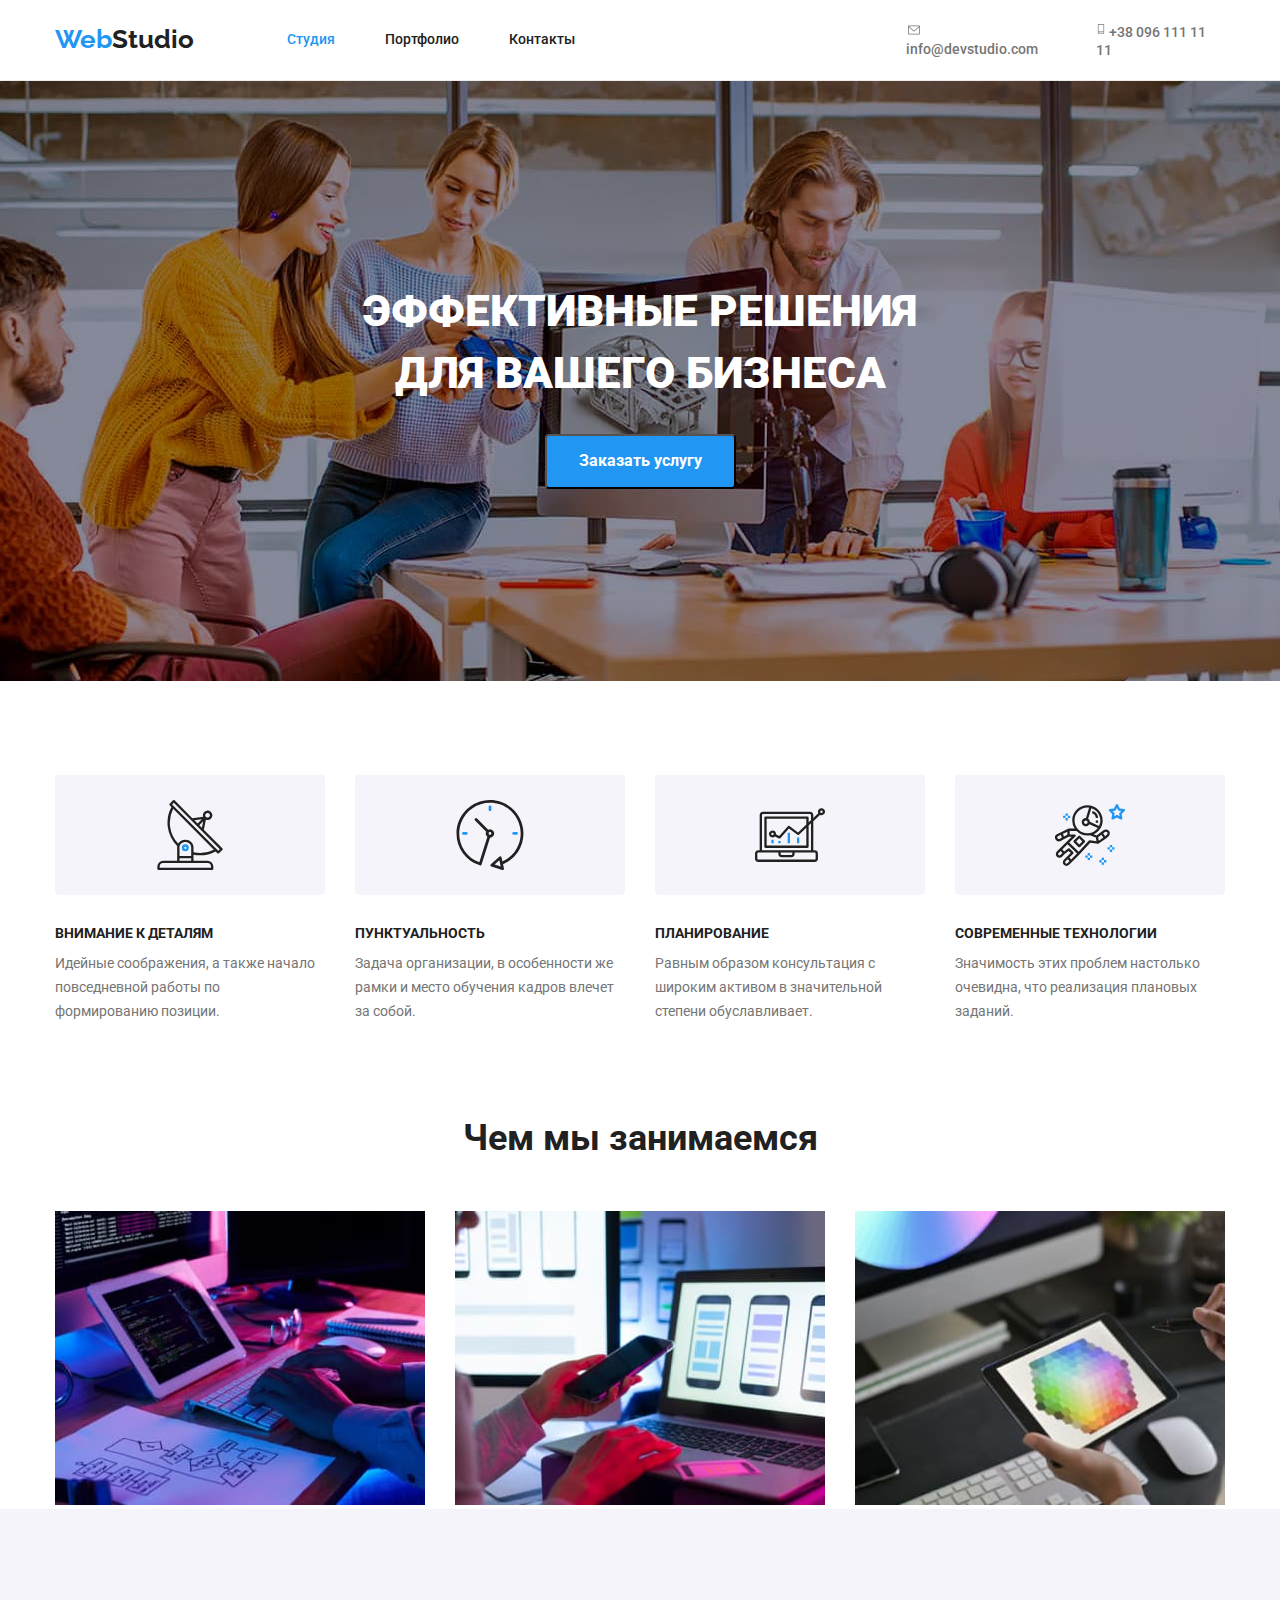
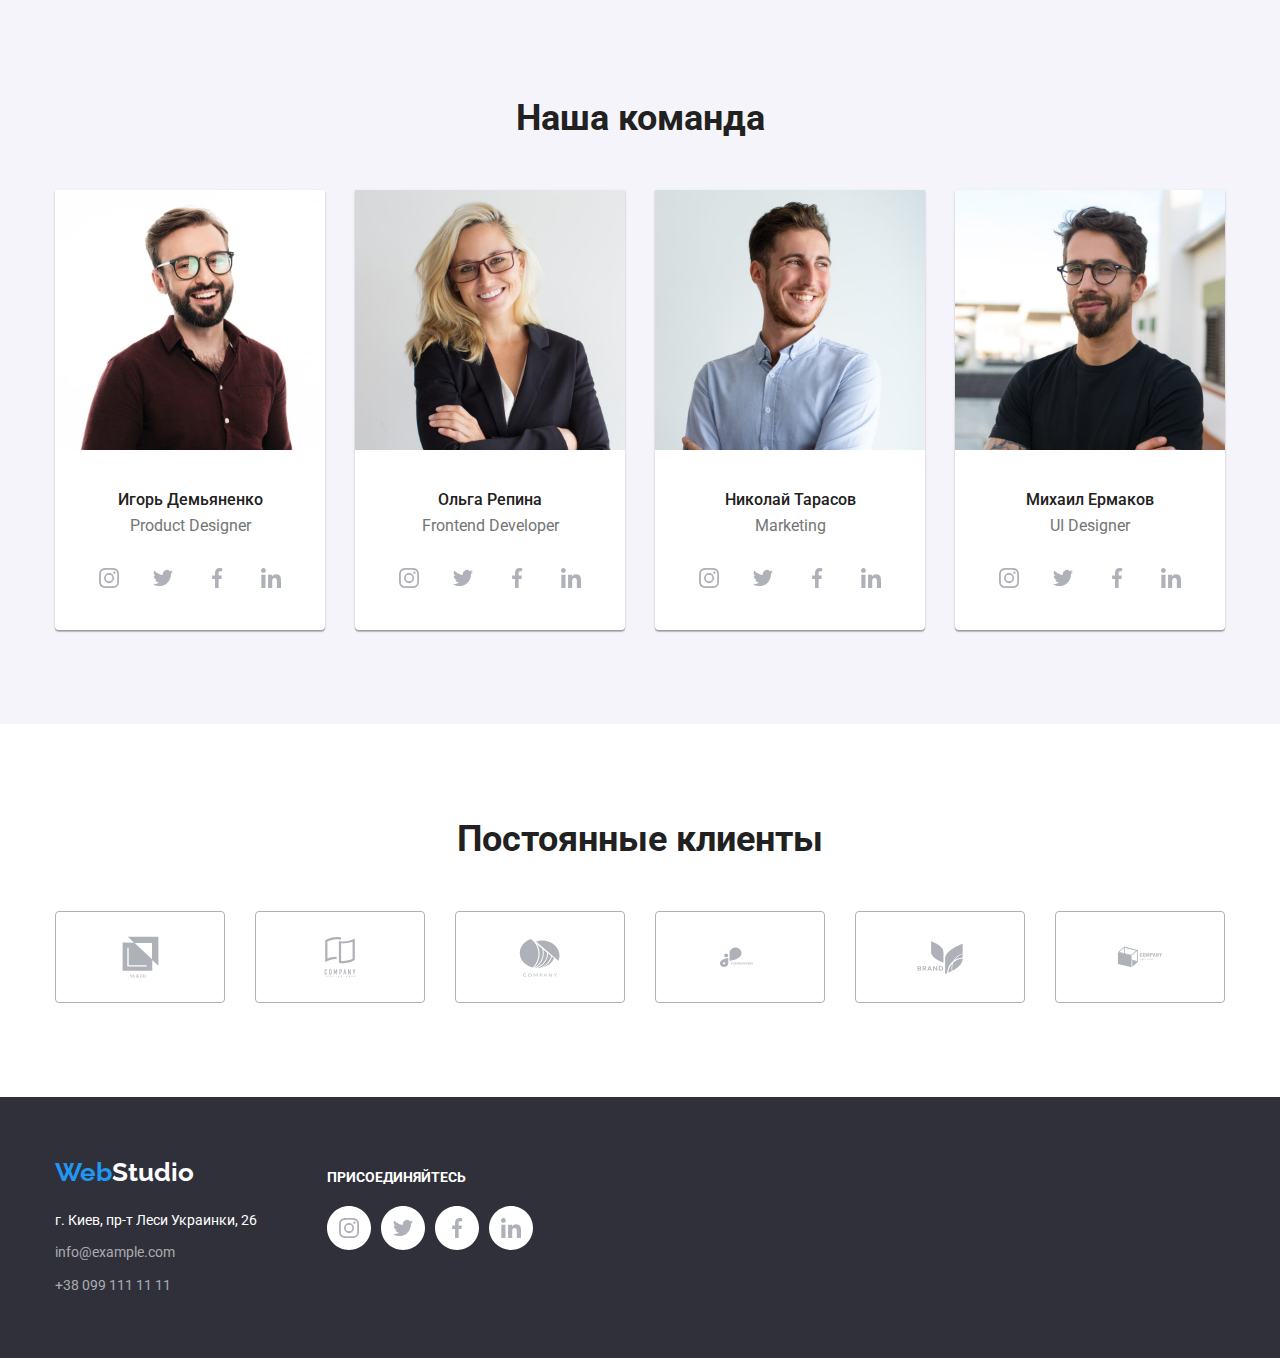
==== commit 6bc2ebdb: "добавляет классы и стилизирует svg" ====
--- a/index.html
+++ b/index.html
@@ -27,26 +27,27 @@
             <li class="item"><a href="" class="link">Контакты</a></li>
           </ul>
         </nav>
-
         <ul class="auth-nav list">
           <div class="icon-envelope">
             <li class="item">
               <a href="" class="link">
-                <svg width="16" height="12">
+                <svg class="envelope" width="16" height="12">
                   <use href="./images/sprite.svg#icon-envelope"></use>
                 </svg>
                 info@devstudio.com
               </a>
             </li>
           </div>
-          <li class="item">
-            <a href="" class="link">
-              <svg width="10" height="16">
-                <use href="./images/sprite.svg#icon-smartphone"></use>
-              </svg>
-              +38 096 111 11 11
-            </a>
-          </li>
+          <div class="icon-smartphone">
+            <li class="item">
+              <a href="" class="link">
+                <svg class="smartphone" width="10" height="16">
+                  <use href="./images/sprite.svg#icon-smartphone"></use>
+                </svg>
+                +38 096 111 11 11
+              </a>
+            </li>
+          </div>
         </ul>
       </div>
     </header>
@@ -132,18 +133,20 @@
               <h3 class="title">Игорь Демьяненко</h3>
               <p class="text">Product Designer</p>
               <div class="icon-item">
-                <svg class="icon-team" width="20" height="20">
-                  <use href="./images/sprite.svg#icon-instagram"></use>
-                </svg>
-                <svg class="icon-team" width="20" height="20">
-                  <use href="./images/sprite.svg#icon-twitter"></use>
-                </svg>
-                <svg class="icon-team" width="20" height="20">
-                  <use href="./images/sprite.svg#icon-facebook"></use>
-                </svg>
-                <svg class="icon-team" width="20" height="20">
-                  <use href="./images/sprite.svg#icon-linkedin"></use>
-                </svg>
+                <a href="" class="team-link">
+                  <svg class="icon-team instagram" width="20" height="20">
+                    <use href="./images/sprite.svg#icon-instagram"></use>
+                  </svg>
+                  <svg class="icon-team twitter" width="20" height="20">
+                    <use href="./images/sprite.svg#icon-twitter"></use>
+                  </svg>
+                  <svg class="icon-team facebook" width="20" height="20">
+                    <use href="./images/sprite.svg#icon-facebook"></use>
+                  </svg>
+                  <svg class="icon-team linkedin" width="20" height="20">
+                    <use href="./images/sprite.svg#icon-linkedin"></use>
+                  </svg>
+                </a>
               </div>
             </li>
             <li class="item card">
@@ -151,18 +154,20 @@
               <h3 class="title">Ольга Репина</h3>
               <p class="text">Frontend Developer</p>
               <div class="icon-item">
-                <svg class="icon-team" width="20" height="20">
-                  <use href="./images/sprite.svg#icon-instagram"></use>
-                </svg>
-                <svg class="icon-team" width="20" height="20">
-                  <use href="./images/sprite.svg#icon-twitter"></use>
-                </svg>
-                <svg class="icon-team" width="20" height="20">
-                  <use href="./images/sprite.svg#icon-facebook"></use>
-                </svg>
-                <svg class="icon-team" width="20" height="20">
-                  <use href="./images/sprite.svg#icon-linkedin"></use>
-                </svg>
+                <a href="" class="team-link">
+                  <svg class="icon-team instagram" width="20" height="20">
+                    <use href="./images/sprite.svg#icon-instagram"></use>
+                  </svg>
+                  <svg class="icon-team twitter" width="20" height="20">
+                    <use href="./images/sprite.svg#icon-twitter"></use>
+                  </svg>
+                  <svg class="icon-team facebook" width="20" height="20">
+                    <use href="./images/sprite.svg#icon-facebook"></use>
+                  </svg>
+                  <svg class="icon-team linkedin" width="20" height="20">
+                    <use href="./images/sprite.svg#icon-linkedin"></use>
+                  </svg>
+                </a>
               </div>
             </li>
             <li class="item card">
@@ -170,18 +175,20 @@
               <h3 class="title">Николай Тарасов</h3>
               <p class="text">Marketing</p>
               <div class="icon-item">
-                <svg class="icon-team instagram" width="20" height="20">
-                  <use href="./images/sprite.svg#icon-instagram"></use>
-                </svg>
-                <svg class="icon-team" width="20" height="20">
-                  <use href="./images/sprite.svg#icon-twitter"></use>
-                </svg>
-                <svg class="icon-team" width="20" height="20">
-                  <use href="./images/sprite.svg#icon-facebook"></use>
-                </svg>
-                <svg class="icon-team" width="20" height="20">
-                  <use href="./images/sprite.svg#icon-linkedin"></use>
-                </svg>
+                <a href="" class="team-link">
+                  <svg class="icon-team instagram" width="20" height="20">
+                    <use href="./images/sprite.svg#icon-instagram"></use>
+                  </svg>
+                  <svg class="icon-team twitter" width="20" height="20">
+                    <use href="./images/sprite.svg#icon-twitter"></use>
+                  </svg>
+                  <svg class="icon-team facebook" width="20" height="20">
+                    <use href="./images/sprite.svg#icon-facebook"></use>
+                  </svg>
+                  <svg class="icon-team linkedin" width="20" height="20">
+                    <use href="./images/sprite.svg#icon-linkedin"></use>
+                  </svg>
+                </a>
               </div>
             </li>
             <li class="item card">
@@ -189,18 +196,20 @@
               <h3 class="title">Михаил Ермаков</h3>
               <p class="text">UI Designer</p>
               <div class="icon-item">
-                <svg class="icon-team" width="20" height="20">
-                  <use href="./images/sprite.svg#icon-instagram"></use>
-                </svg>
-                <svg class="icon-team" width="20" height="20">
-                  <use href="./images/sprite.svg#icon-twitter"></use>
-                </svg>
-                <svg class="icon-team" width="20" height="20">
-                  <use href="./images/sprite.svg#icon-facebook"></use>
-                </svg>
-                <svg class="icon-team" width="20" height="20">
-                  <use href="./images/sprite.svg#icon-linkedin"></use>
-                </svg>
+                <a href="" class="team-link">
+                  <svg class="icon-team instagram" width="20" height="20">
+                    <use href="./images/sprite.svg#icon-instagram"></use>
+                  </svg>
+                  <svg class="icon-team twitter" width="20" height="20">
+                    <use href="./images/sprite.svg#icon-twitter"></use>
+                  </svg>
+                  <svg class="icon-team facebook" width="20" height="20">
+                    <use href="./images/sprite.svg#icon-facebook"></use>
+                  </svg>
+                  <svg class="icon-team linkedin" width="20" height="20">
+                    <use href="./images/sprite.svg#icon-linkedin"></use>
+                  </svg>
+                </a>
               </div>
             </li>
           </ul>
@@ -208,42 +217,43 @@
       </section>
 
       <!--Client section-->
-
       <section class="section">
         <div class="container">
           <h2 class="section-title">Постоянные клиенты</h2>
           <ul class="client list">
             <li class="item-client">
-              <div class="icon-client">
-                <svg class="group-one" width="41" height="46.7">
-                  <use href="./images/sprite.svg#icon-group"></use>
-                </svg>
-              </div>
-              <div class="icon-client">
-                <svg class="group-two" width="40" height="52">
-                  <use href="./images/sprite.svg#icon-group-1"></use>
-                </svg>
-              </div>
-              <div class="icon-client">
-                <svg class="group-three" width="43.46" height="41.18">
-                  <use href="./images/sprite.svg#icon-group-2"></use>
-                </svg>
-              </div>
-              <div class="icon-client">
-                <svg class="group-four" width="84.44" height="40.62">
-                  <use href="./images/sprite.svg#icon-group-3"></use>
-                </svg>
-              </div>
-              <div class="icon-client">
-                <svg class="group-five" width="62.54" height="45.43">
-                  <use href="./images/sprite.svg#icon-group-4"></use>
-                </svg>
-              </div>
-              <div class="icon-client">
-                <svg class="group-six" width="93.79" height="43.93">
-                  <use href="./images/sprite.svg#icon-group-5"></use>
-                </svg>
-              </div>
+              <a href="" class="client-link">
+                <div class="icon-client">
+                  <svg class="group-one" width="41" height="46.7">
+                    <use href="./images/sprite.svg#icon-group"></use>
+                  </svg>
+                </div>
+                <div class="icon-client">
+                  <svg class="group-two" width="40" height="52">
+                    <use href="./images/sprite.svg#icon-group-1"></use>
+                  </svg>
+                </div>
+                <div class="icon-client">
+                  <svg class="group-three" width="43.46" height="41.18">
+                    <use href="./images/sprite.svg#icon-group-2"></use>
+                  </svg>
+                </div>
+                <div class="icon-client">
+                  <svg class="group-four" width="84.44" height="40.62">
+                    <use href="./images/sprite.svg#icon-group-3"></use>
+                  </svg>
+                </div>
+                <div class="icon-client">
+                  <svg class="group-five" width="62.54" height="45.43">
+                    <use href="./images/sprite.svg#icon-group-4"></use>
+                  </svg>
+                </div>
+                <div class="icon-client">
+                  <svg class="group-six" width="93.79" height="43.93">
+                    <use href="./images/sprite.svg#icon-group-5"></use>
+                  </svg>
+                </div>
+              </a>
             </li>
           </ul>
         </div>
@@ -263,18 +273,20 @@
             <h2 class="title-footer">присоединяйтесь</h2>
             <ul class="list">
               <li class="item">
-                <svg class="icon-team" width="20" height="20">
-                  <use href="./images/sprite.svg#icon-instagram"></use>
-                </svg>
-                <svg class="icon-team" width="20" height="20">
-                  <use href="./images/sprite.svg#icon-twitter"></use>
-                </svg>
-                <svg class="icon-team" width="20" height="20">
-                  <use href="./images/sprite.svg#icon-facebook"></use>
-                </svg>
-                <svg class="icon-team" width="20" height="20">
-                  <use href="./images/sprite.svg#icon-linkedin"></use>
-                </svg>
+                <a href="" class="client-link">
+                  <svg class="icon-team instagram" width="20" height="20">
+                    <use href="./images/sprite.svg#icon-instagram"></use>
+                  </svg>
+                  <svg class="icon-team twitter" width="20" height="20">
+                    <use href="./images/sprite.svg#icon-twitter"></use>
+                  </svg>
+                  <svg class="icon-team facebook" width="20" height="20">
+                    <use href="./images/sprite.svg#icon-facebook"></use>
+                  </svg>
+                  <svg class="icon-team linkedin" width="20" height="20">
+                    <use href="./images/sprite.svg#icon-linkedin"></use>
+                  </svg>
+                </a>
               </li>
             </ul>
           </div>
--- a/css/styles.css
+++ b/css/styles.css
@@ -133,6 +133,26 @@
   display: flex;
   align-items: center;
   justify-content: center;
+  margin-right: 30px;
+}
+
+.envelope {
+  margin-right: 10px;
+  fill: #757575;
+}
+
+.envelope:hover,
+.envelope:focus {
+  fill: #2196f3;
+}
+
+.smartphone {
+  fill: #757575;
+}
+
+.smartphone:hover,
+.smartphone:focus {
+  fill: #2196f3;
 }
 
 /* main section */
@@ -296,13 +316,17 @@
   line-height: 1.2px;
 }
 
+.team-link {
+  display: flex;
+  text-decoration: none;
+}
+
 .icon-item {
   width: 206px;
   height: 44px;
   margin-right: 32px;
   margin-bottom: 30px;
   margin-left: 32px;
-  display: flex;
 }
 
 .icon-team {
@@ -316,6 +340,42 @@
   margin-right: 0;
 }
 
+.instagram {
+  fill: #ffffff;
+}
+
+.instagram:hover,
+.instagram:focus {
+  fill: #2196f3;
+}
+
+.twitter {
+  fill: #ffffff;
+}
+
+.twitter:hover,
+.twitter:focus {
+  fill: #2196f3;
+}
+
+.facebook {
+  fill: #ffffff;
+}
+
+.facebook:hover,
+.facebook:focus {
+  fill: #2196f3;
+}
+
+.linkedin {
+  fill: #ffffff;
+}
+
+.linkedin:hover,
+.linkedin:focus {
+  fill: #2196f3;
+}
+
 .card {
   padding: 0;
   background-color: #ffffff;
@@ -324,6 +384,11 @@
 }
 
 /* client */
+
+.client-link {
+  text-decoration: none;
+  display: flex;
+}
 
 .icon-client {
   width: 170px;
@@ -340,13 +405,67 @@
   margin-right: 0;
 }
 
+.item-client {
+  display: flex;
+}
+
 .icon-client:hover,
 .icon-client:focus {
-  fill: #2196f3;
-}
-
-.item-client {
-  display: flex;
+  border: 1px solid #2196f3;
+}
+
+.group-one {
+  fill: #afb1b8;
+}
+
+.group-one:hover,
+.group-one:focus {
+  fill: #2196f3;
+}
+
+.group-two {
+  fill: #afb1b8;
+}
+
+.group-two:hover,
+.group-two:focus {
+  fill: #2196f3;
+}
+
+.group-three {
+  fill: #afb1b8;
+}
+
+.group-three:hover,
+.group-three:focus {
+  fill: #2196f3;
+}
+
+.group-four {
+  fill: #afb1b8;
+}
+
+.group-four:hover,
+.group-four:focus {
+  fill: #2196f3;
+}
+
+.group-five {
+  fill: #afb1b8;
+}
+
+.group-five:hover,
+.group-five:focus {
+  fill: #2196f3;
+}
+
+.group-six {
+  fill: #afb1b8;
+}
+
+.group-six:hover,
+.group-six:focus {
+  fill: #2196f3;
 }
 
 /* footer */
@@ -445,6 +564,7 @@
 .button:hover,
 .button:focus {
   background-color: var(--accent-color);
+  box-shadow: 0px 3px 1px rgba(0, 0, 0, 0.1), 0px 1px 2px rgba(0, 0, 0, 0.08), 0px 2px 2px rgba(0, 0, 0, 0.12);
 }
 
 /* стили для li */
@@ -479,6 +599,19 @@
   display: flex;
   flex-wrap: wrap;
   justify-content: center;
+}
+
+.progects-link {
+  text-decoration: none;
+}
+
+.progects-card {
+  border: 1px solid #eeeeee;
+}
+
+.progects-card:hover,
+.progects-card:focus {
+  box-shadow: 0px 1px 1px rgba(0, 0, 0, 0.12), 0px 4px 4px rgba(0, 0, 0, 0.06), 1px 4px 6px rgba(0, 0, 0, 0.16);
 }
 
 .progects .item {
@@ -507,9 +640,7 @@
 }
 
 .names {
-  border: 1px solid #eeeeee;
-
-  min-width: 322px;
+  min-width: 370px;
   padding: 20px 24px;
 }
 
@@ -521,6 +652,7 @@
 }
 
 .progects .text {
+  color: var(--primary-text-color);
   font-size: 16px;
   line-height: 1.9;
   margin-top: 4px;
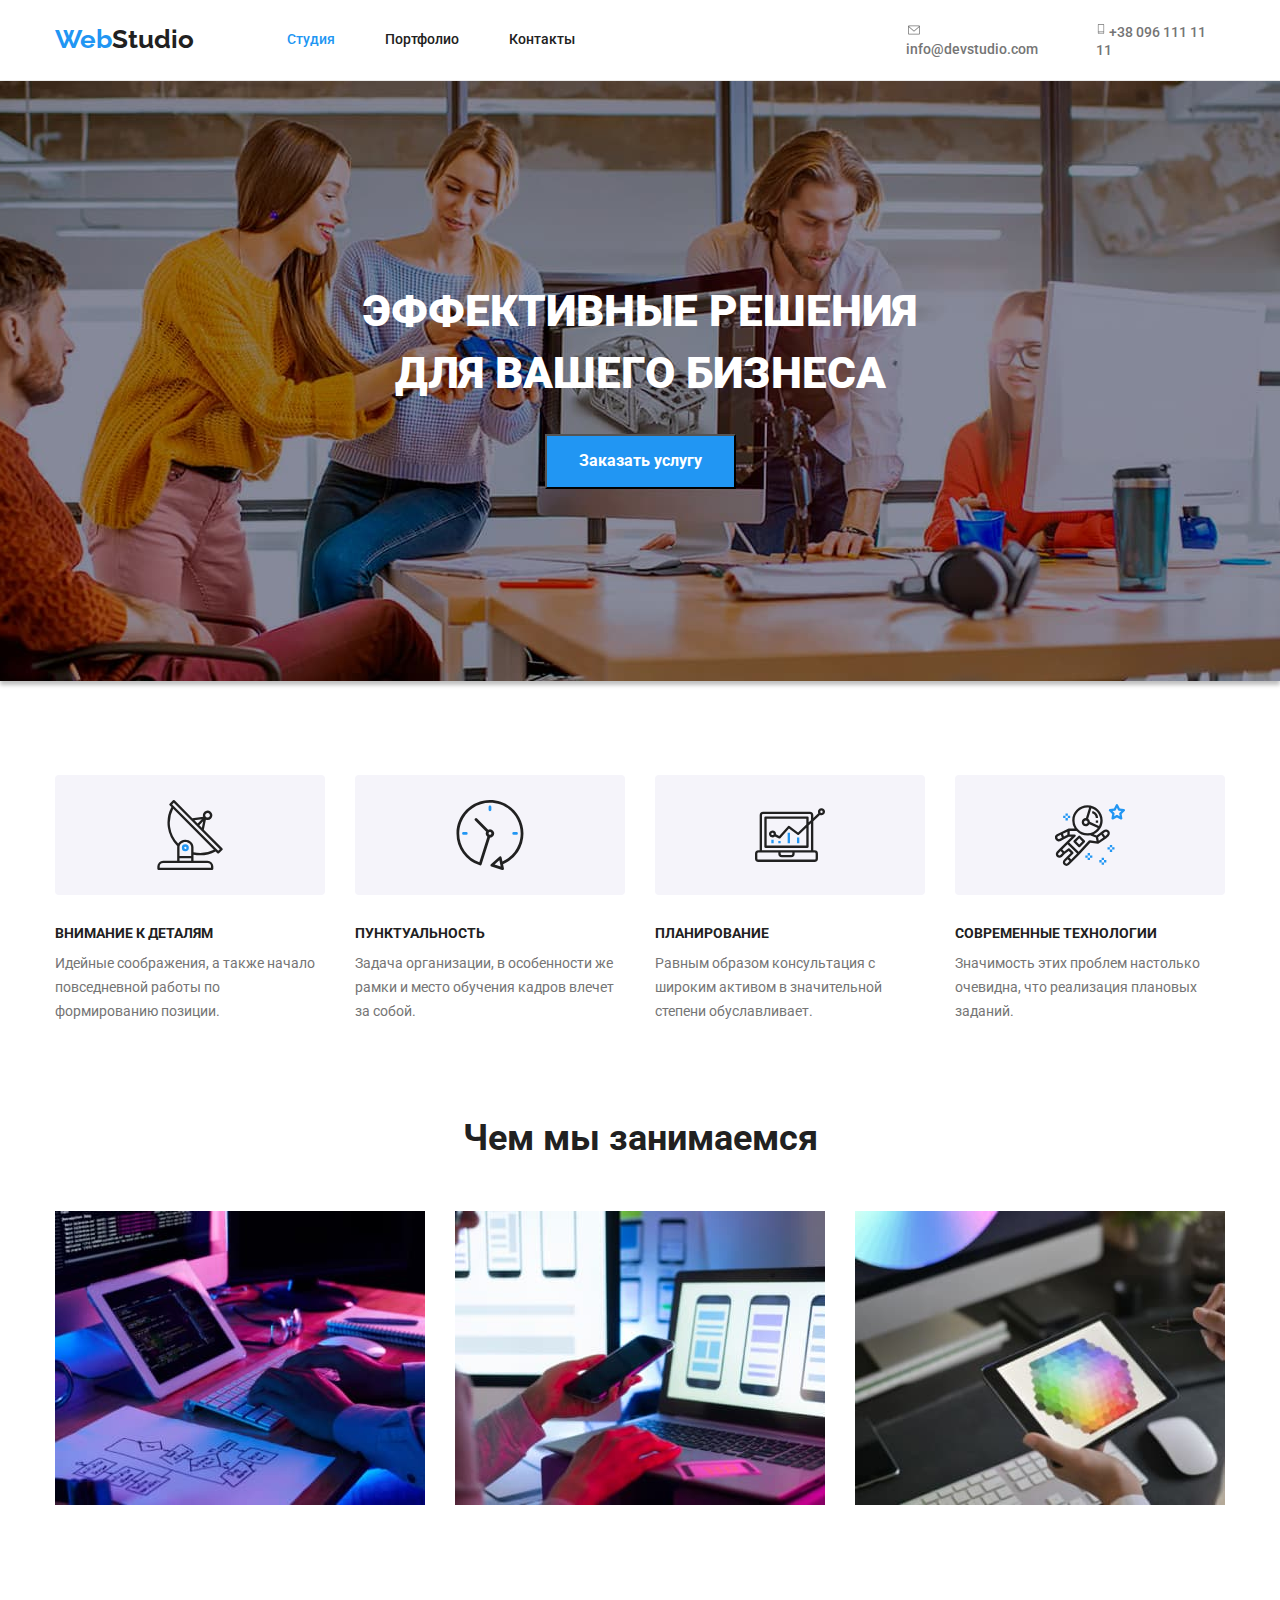
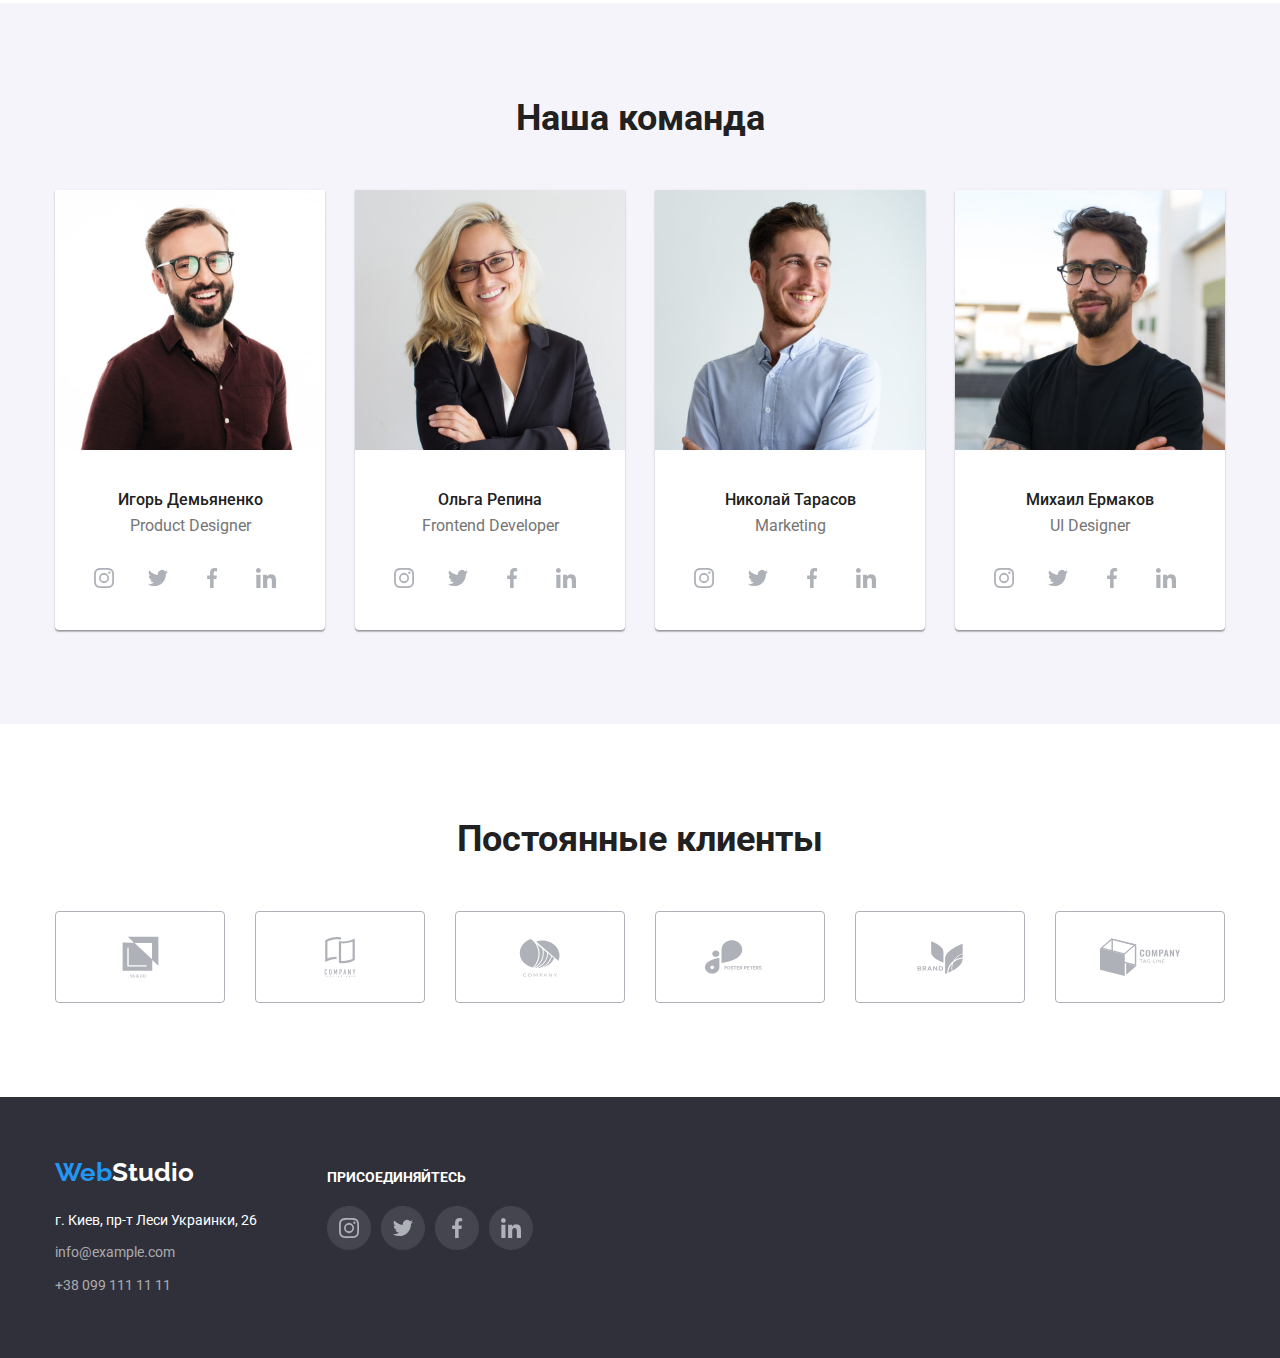
==== commit aa044d7c: "исправляет ошибки по разметке svg" ====
--- a/index.html
+++ b/index.html
@@ -65,7 +65,7 @@
       </section>
 
       <!--Tasks section-->
-      <section class="section">
+      <section class="section task">
         <div class="container">
           <h2 class="section-title-tasks">Задачи организации</h2>
           <ul class="tasks list">
@@ -124,7 +124,7 @@
 
       <!--Team section-->
       <section class="section teams">
-        <div class="container">
+        <div class="container te">
           <h2 class="section-title team">Наша команда</h2>
 
           <ul class="team list">
@@ -132,85 +132,142 @@
               <img src="images/Демьяненко.jpg" alt="man" width="270" />
               <h3 class="title">Игорь Демьяненко</h3>
               <p class="text">Product Designer</p>
-              <div class="icon-item">
-                <a href="" class="team-link">
-                  <svg class="icon-team instagram" width="20" height="20">
-                    <use href="./images/sprite.svg#icon-instagram"></use>
-                  </svg>
-                  <svg class="icon-team twitter" width="20" height="20">
-                    <use href="./images/sprite.svg#icon-twitter"></use>
-                  </svg>
-                  <svg class="icon-team facebook" width="20" height="20">
-                    <use href="./images/sprite.svg#icon-facebook"></use>
-                  </svg>
-                  <svg class="icon-team linkedin" width="20" height="20">
-                    <use href="./images/sprite.svg#icon-linkedin"></use>
-                  </svg>
-                </a>
-              </div>
+
+              <ul class="list team-link">
+                <li>
+                  <a href="" class="team-link">
+                    <svg class="icon-team instagram" width="20" height="20">
+                      <use href="./images/sprite.svg#icon-instagram"></use>
+                    </svg>
+                  </a>
+                </li>
+                <li>
+                  <a href="" class="team-link">
+                    <svg class="icon-team twitter" width="20" height="20">
+                      <use href="./images/sprite.svg#icon-twitter"></use>
+                    </svg>
+                  </a>
+                </li>
+                <li>
+                  <a href="" class="team-link">
+                    <svg class="icon-team facebook" width="20" height="20">
+                      <use href="./images/sprite.svg#icon-facebook"></use>
+                    </svg>
+                  </a>
+                </li>
+                <li>
+                  <a href="" class="team-link">
+                    <svg class="icon-team linkedin" width="20" height="20">
+                      <use href="./images/sprite.svg#icon-linkedin"></use>
+                    </svg>
+                  </a>
+                </li>
+              </ul>
             </li>
             <li class="item card">
               <img src="images/Репина.jpg" alt="woman" width="270" />
               <h3 class="title">Ольга Репина</h3>
               <p class="text">Frontend Developer</p>
-              <div class="icon-item">
-                <a href="" class="team-link">
-                  <svg class="icon-team instagram" width="20" height="20">
-                    <use href="./images/sprite.svg#icon-instagram"></use>
-                  </svg>
-                  <svg class="icon-team twitter" width="20" height="20">
-                    <use href="./images/sprite.svg#icon-twitter"></use>
-                  </svg>
-                  <svg class="icon-team facebook" width="20" height="20">
-                    <use href="./images/sprite.svg#icon-facebook"></use>
-                  </svg>
-                  <svg class="icon-team linkedin" width="20" height="20">
-                    <use href="./images/sprite.svg#icon-linkedin"></use>
-                  </svg>
-                </a>
-              </div>
+              <ul class="list team-link">
+                <li>
+                  <a href="" class="team-link">
+                    <svg class="icon-team instagram" width="20" height="20">
+                      <use href="./images/sprite.svg#icon-instagram"></use>
+                    </svg>
+                  </a>
+                </li>
+                <li>
+                  <a href="" class="team-link">
+                    <svg class="icon-team twitter" width="20" height="20">
+                      <use href="./images/sprite.svg#icon-twitter"></use>
+                    </svg>
+                  </a>
+                </li>
+                <li>
+                  <a href="" class="team-link">
+                    <svg class="icon-team facebook" width="20" height="20">
+                      <use href="./images/sprite.svg#icon-facebook"></use>
+                    </svg>
+                  </a>
+                </li>
+                <li>
+                  <a href="" class="team-link">
+                    <svg class="icon-team linkedin" width="20" height="20">
+                      <use href="./images/sprite.svg#icon-linkedin"></use>
+                    </svg>
+                  </a>
+                </li>
+              </ul>
             </li>
             <li class="item card">
               <img src="images/Тарасов.jpg" alt="man" width="270" />
               <h3 class="title">Николай Тарасов</h3>
               <p class="text">Marketing</p>
-              <div class="icon-item">
-                <a href="" class="team-link">
-                  <svg class="icon-team instagram" width="20" height="20">
-                    <use href="./images/sprite.svg#icon-instagram"></use>
-                  </svg>
-                  <svg class="icon-team twitter" width="20" height="20">
-                    <use href="./images/sprite.svg#icon-twitter"></use>
-                  </svg>
-                  <svg class="icon-team facebook" width="20" height="20">
-                    <use href="./images/sprite.svg#icon-facebook"></use>
-                  </svg>
-                  <svg class="icon-team linkedin" width="20" height="20">
-                    <use href="./images/sprite.svg#icon-linkedin"></use>
-                  </svg>
-                </a>
-              </div>
+              <ul class="list team-link">
+                <li>
+                  <a href="" class="team-link">
+                    <svg class="icon-team instagram" width="20" height="20">
+                      <use href="./images/sprite.svg#icon-instagram"></use>
+                    </svg>
+                  </a>
+                </li>
+                <li>
+                  <a href="" class="team-link">
+                    <svg class="icon-team twitter" width="20" height="20">
+                      <use href="./images/sprite.svg#icon-twitter"></use>
+                    </svg>
+                  </a>
+                </li>
+                <li>
+                  <a href="" class="team-link">
+                    <svg class="icon-team facebook" width="20" height="20">
+                      <use href="./images/sprite.svg#icon-facebook"></use>
+                    </svg>
+                  </a>
+                </li>
+                <li>
+                  <a href="" class="team-link">
+                    <svg class="icon-team linkedin" width="20" height="20">
+                      <use href="./images/sprite.svg#icon-linkedin"></use>
+                    </svg>
+                  </a>
+                </li>
+              </ul>
             </li>
             <li class="item card">
               <img src="images/Ермаков.jpg" alt="man" width="270" />
               <h3 class="title">Михаил Ермаков</h3>
               <p class="text">UI Designer</p>
-              <div class="icon-item">
-                <a href="" class="team-link">
-                  <svg class="icon-team instagram" width="20" height="20">
-                    <use href="./images/sprite.svg#icon-instagram"></use>
-                  </svg>
-                  <svg class="icon-team twitter" width="20" height="20">
-                    <use href="./images/sprite.svg#icon-twitter"></use>
-                  </svg>
-                  <svg class="icon-team facebook" width="20" height="20">
-                    <use href="./images/sprite.svg#icon-facebook"></use>
-                  </svg>
-                  <svg class="icon-team linkedin" width="20" height="20">
-                    <use href="./images/sprite.svg#icon-linkedin"></use>
-                  </svg>
-                </a>
-              </div>
+              <ul class="list team-link">
+                <li>
+                  <a href="" class="team-link">
+                    <svg class="icon-team instagram" width="20" height="20">
+                      <use href="./images/sprite.svg#icon-instagram"></use>
+                    </svg>
+                  </a>
+                </li>
+                <li>
+                  <a href="" class="team-link">
+                    <svg class="icon-team twitter" width="20" height="20">
+                      <use href="./images/sprite.svg#icon-twitter"></use>
+                    </svg>
+                  </a>
+                </li>
+                <li>
+                  <a href="" class="team-link">
+                    <svg class="icon-team facebook" width="20" height="20">
+                      <use href="./images/sprite.svg#icon-facebook"></use>
+                    </svg>
+                  </a>
+                </li>
+                <li>
+                  <a href="" class="team-link">
+                    <svg class="icon-team linkedin" width="20" height="20">
+                      <use href="./images/sprite.svg#icon-linkedin"></use>
+                    </svg>
+                  </a>
+                </li>
+              </ul>
             </li>
           </ul>
         </div>
@@ -220,39 +277,47 @@
       <section class="section">
         <div class="container">
           <h2 class="section-title">Постоянные клиенты</h2>
-          <ul class="client list">
-            <li class="item-client">
-              <a href="" class="client-link">
-                <div class="icon-client">
-                  <svg class="group-one" width="41" height="46.7">
-                    <use href="./images/sprite.svg#icon-group"></use>
-                  </svg>
-                </div>
-                <div class="icon-client">
-                  <svg class="group-two" width="40" height="52">
-                    <use href="./images/sprite.svg#icon-group-1"></use>
-                  </svg>
-                </div>
-                <div class="icon-client">
-                  <svg class="group-three" width="43.46" height="41.18">
-                    <use href="./images/sprite.svg#icon-group-2"></use>
-                  </svg>
-                </div>
-                <div class="icon-client">
-                  <svg class="group-four" width="84.44" height="40.62">
-                    <use href="./images/sprite.svg#icon-group-3"></use>
-                  </svg>
-                </div>
-                <div class="icon-client">
-                  <svg class="group-five" width="62.54" height="45.43">
-                    <use href="./images/sprite.svg#icon-group-4"></use>
-                  </svg>
-                </div>
-                <div class="icon-client">
-                  <svg class="group-six" width="93.79" height="43.93">
-                    <use href="./images/sprite.svg#icon-group-5"></use>
-                  </svg>
-                </div>
+          <ul class="client list item-client">
+            <li class="icon-client">
+              <a href="" class="client-link">
+                <svg class="group-one" width="41" height="46.7">
+                  <use href="./images/sprite.svg#icon-group"></use>
+                </svg>
+              </a>
+            </li>
+            <li class="icon-client">
+              <a href="" class="client-link">
+                <svg class="group-two" width="40" height="52">
+                  <use href="./images/sprite.svg#icon-group-1"></use>
+                </svg>
+              </a>
+            </li>
+            <li class="icon-client">
+              <a href="" class="client-link">
+                <svg class="group-three" width="43.46" height="41.18">
+                  <use href="./images/sprite.svg#icon-group-2"></use>
+                </svg>
+              </a>
+            </li>
+            <li class="icon-client">
+              <a href="" class="client-link">
+                <svg class="group-four" width="146" height="70">
+                  <use href="./images/sprite.svg#icon-group-3"></use>
+                </svg>
+              </a>
+            </li>
+            <li class="icon-client">
+              <a href="" class="client-link">
+                <svg class="group-five" width="62.54" height="45.43">
+                  <use href="./images/sprite.svg#icon-group-4"></use>
+                </svg>
+              </a>
+            </li>
+            <li class="icon-client">
+              <a href="" class="client-link">
+                <svg class="group-six" width="156" height="80">
+                  <use href="./images/sprite.svg#icon-group-5"></use>
+                </svg>
               </a>
             </li>
           </ul>
@@ -271,19 +336,31 @@
           </div>
           <div class="social-links">
             <h2 class="title-footer">присоединяйтесь</h2>
-            <ul class="list">
+            <ul class="list social-footer">
+              <li class="item social-footer">
+                <a href="" class="client-link">
+                  <svg class="icon-team instagram-footer" width="20" height="20">
+                    <use href="./images/sprite.svg#icon-instagram"></use>
+                  </svg>
+                </a>
+              </li>
               <li class="item">
                 <a href="" class="client-link">
-                  <svg class="icon-team instagram" width="20" height="20">
-                    <use href="./images/sprite.svg#icon-instagram"></use>
-                  </svg>
-                  <svg class="icon-team twitter" width="20" height="20">
+                  <svg class="icon-team twitter-footer" width="20" height="20">
                     <use href="./images/sprite.svg#icon-twitter"></use>
                   </svg>
-                  <svg class="icon-team facebook" width="20" height="20">
+                </a>
+              </li>
+              <li class="item">
+                <a href="" class="client-link">
+                  <svg class="icon-team facebook-footer" width="20" height="20">
                     <use href="./images/sprite.svg#icon-facebook"></use>
                   </svg>
-                  <svg class="icon-team linkedin" width="20" height="20">
+                </a>
+              </li>
+              <li class="item">
+                <a href="" class="client-link">
+                  <svg class="icon-team linkedin-footer" width="20" height="20">
                     <use href="./images/sprite.svg#icon-linkedin"></use>
                   </svg>
                 </a>
--- a/css/styles.css
+++ b/css/styles.css
@@ -143,7 +143,7 @@
 
 .envelope:hover,
 .envelope:focus {
-  fill: #2196f3;
+  fill: var(--accent-color);
 }
 
 .smartphone {
@@ -165,6 +165,8 @@
   background-image: url('../images/overlay.jpg');
   background-position: center;
   background-size: cover;
+  background-image: rgba(47, 48, 58, 0.4);
+  box-shadow: 0px 4px 4px rgba(0, 0, 0, 0.25);
 }
 
 .main {
@@ -192,9 +194,6 @@
 
 .section {
   padding-top: 94px;
-}
-
-.section:last-child {
   padding-bottom: 94px;
 }
 
@@ -210,6 +209,10 @@
 }
 
 /* tasks */
+
+.task {
+  padding-bottom: 0;
+}
 
 .tasks {
   display: flex;
@@ -279,14 +282,12 @@
 /* team */
 
 .teams {
-  padding-bottom: 94px;
   background-color: var(--secondary-bg-color);
 }
 
 .team {
   display: flex;
   justify-content: center;
-  padding-top: 94px;
 }
 
 .team .item {
@@ -318,15 +319,9 @@
 
 .team-link {
   display: flex;
-  text-decoration: none;
-}
-
-.icon-item {
-  width: 206px;
-  height: 44px;
-  margin-right: 32px;
-  margin-bottom: 30px;
-  margin-left: 32px;
+  justify-content: center;
+
+  text-decoration: none;
 }
 
 .icon-team {
@@ -334,6 +329,7 @@
   width: 44px;
   height: 44px;
   margin-right: 10px;
+  margin-bottom: 30px;
 }
 
 .icon-team:nth-child(4) {
@@ -513,6 +509,7 @@
 .title-footer {
   margin-top: 0;
   margin-bottom: 20px;
+
   color: var(--primary-white-color);
   font-weight: 700;
   font-size: 14px;
@@ -529,13 +526,34 @@
   margin-left: 70px;
 }
 
+.instagram-footer,
+.twitter-footer,
+.facebook-footer,
+.linkedin-footer {
+  fill: rgba(255, 255, 255, 0.1);
+}
+
+.instagram-footer:hover,
+.instagram-footer:focus,
+.twitter-footer:hover,
+.twitter-footer:focus,
+.facebook-footer:hover,
+.facebook-footer:focus,
+.linkedin-footer:hover,
+.linkedin-footer:focus {
+  fill: var(--accent-color);
+}
+
+.social-footer {
+  display: flex;
+}
+
 /* button */
 
 .button {
   color: var(--title-text-color);
   background-color: var(--primary-bg-color);
   cursor: pointer;
-  border-radius: 4px;
 }
 
 .button.primary {
@@ -561,10 +579,15 @@
   padding: 6px 22px;
 }
 
+.button.secondary:hover,
+.button.secondary:focus {
+  box-shadow: 0px 3px 1px rgba(0, 0, 0, 0.1), 0px 1px 2px rgba(0, 0, 0, 0.08), 0px 2px 2px rgba(0, 0, 0, 0.12);
+}
+
 .button:hover,
 .button:focus {
   background-color: var(--accent-color);
-  box-shadow: 0px 3px 1px rgba(0, 0, 0, 0.1), 0px 1px 2px rgba(0, 0, 0, 0.08), 0px 2px 2px rgba(0, 0, 0, 0.12);
+  color: #ffffff;
 }
 
 /* стили для li */
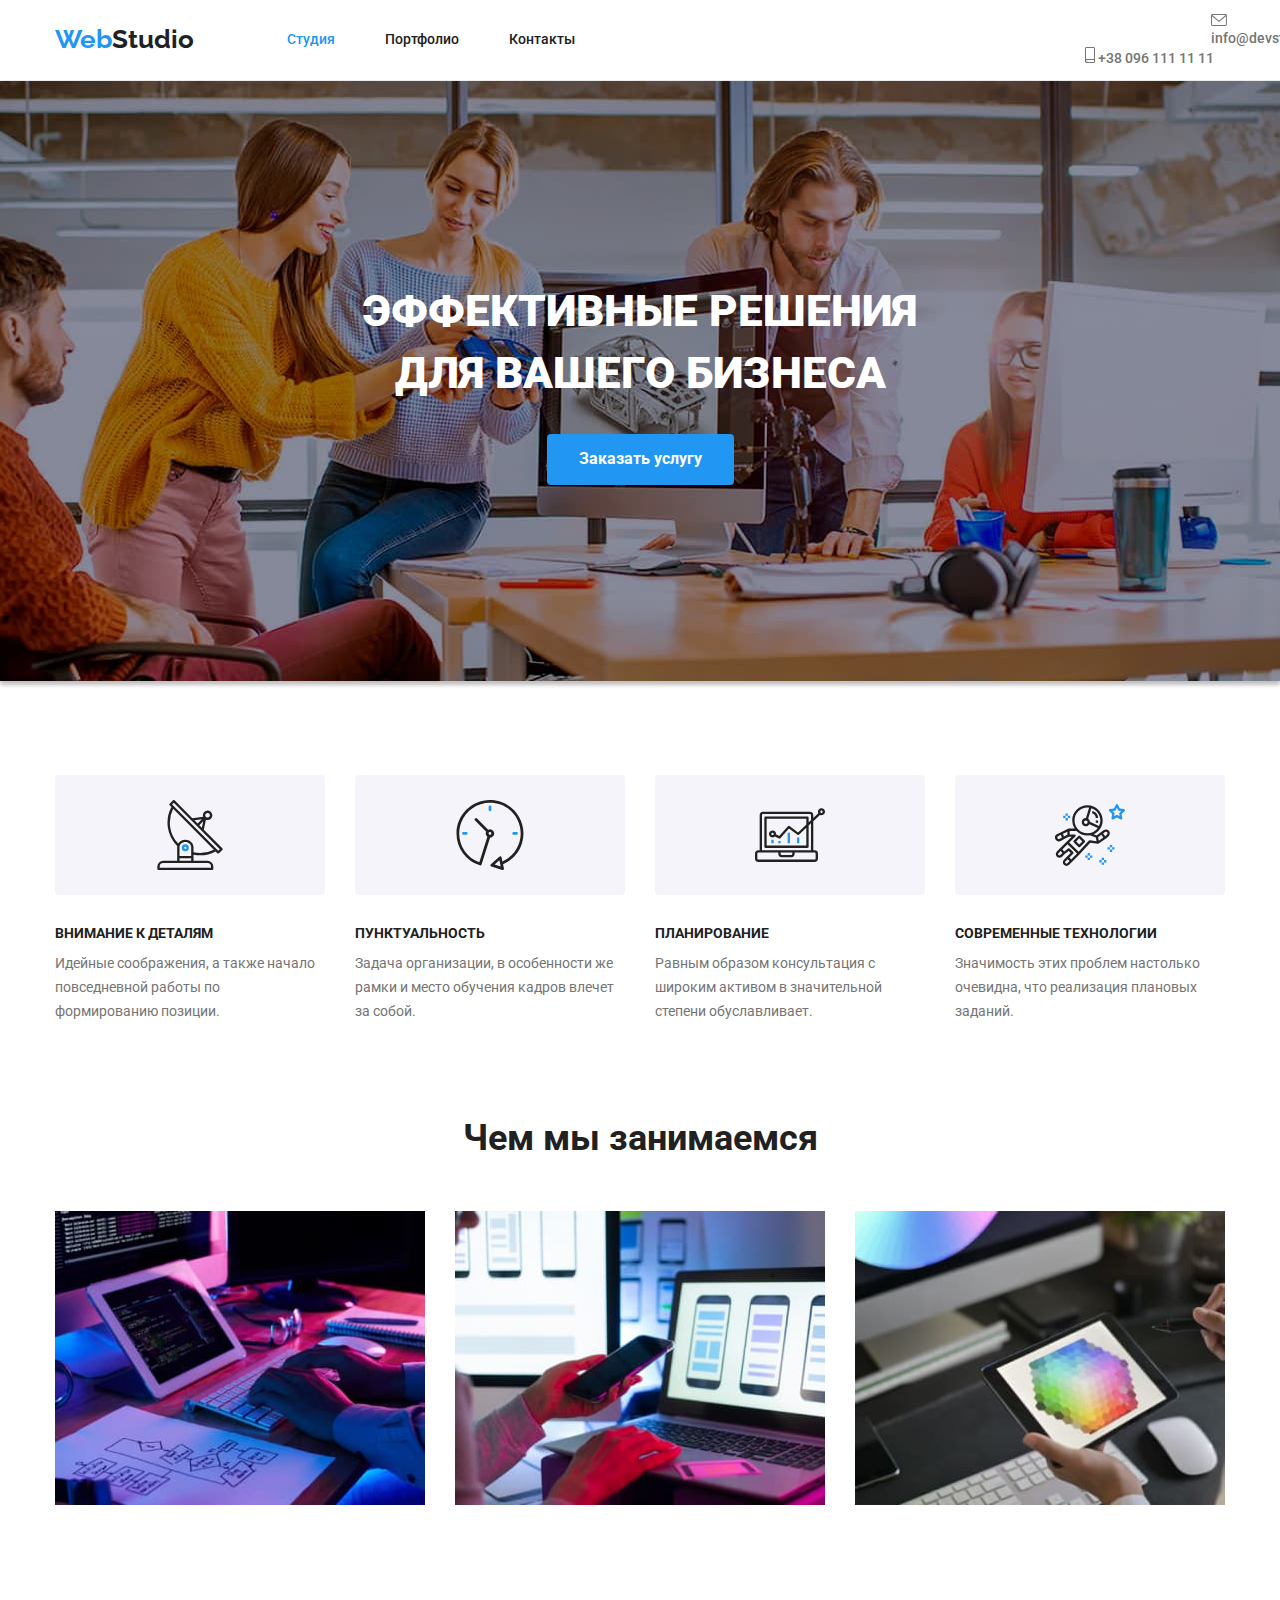
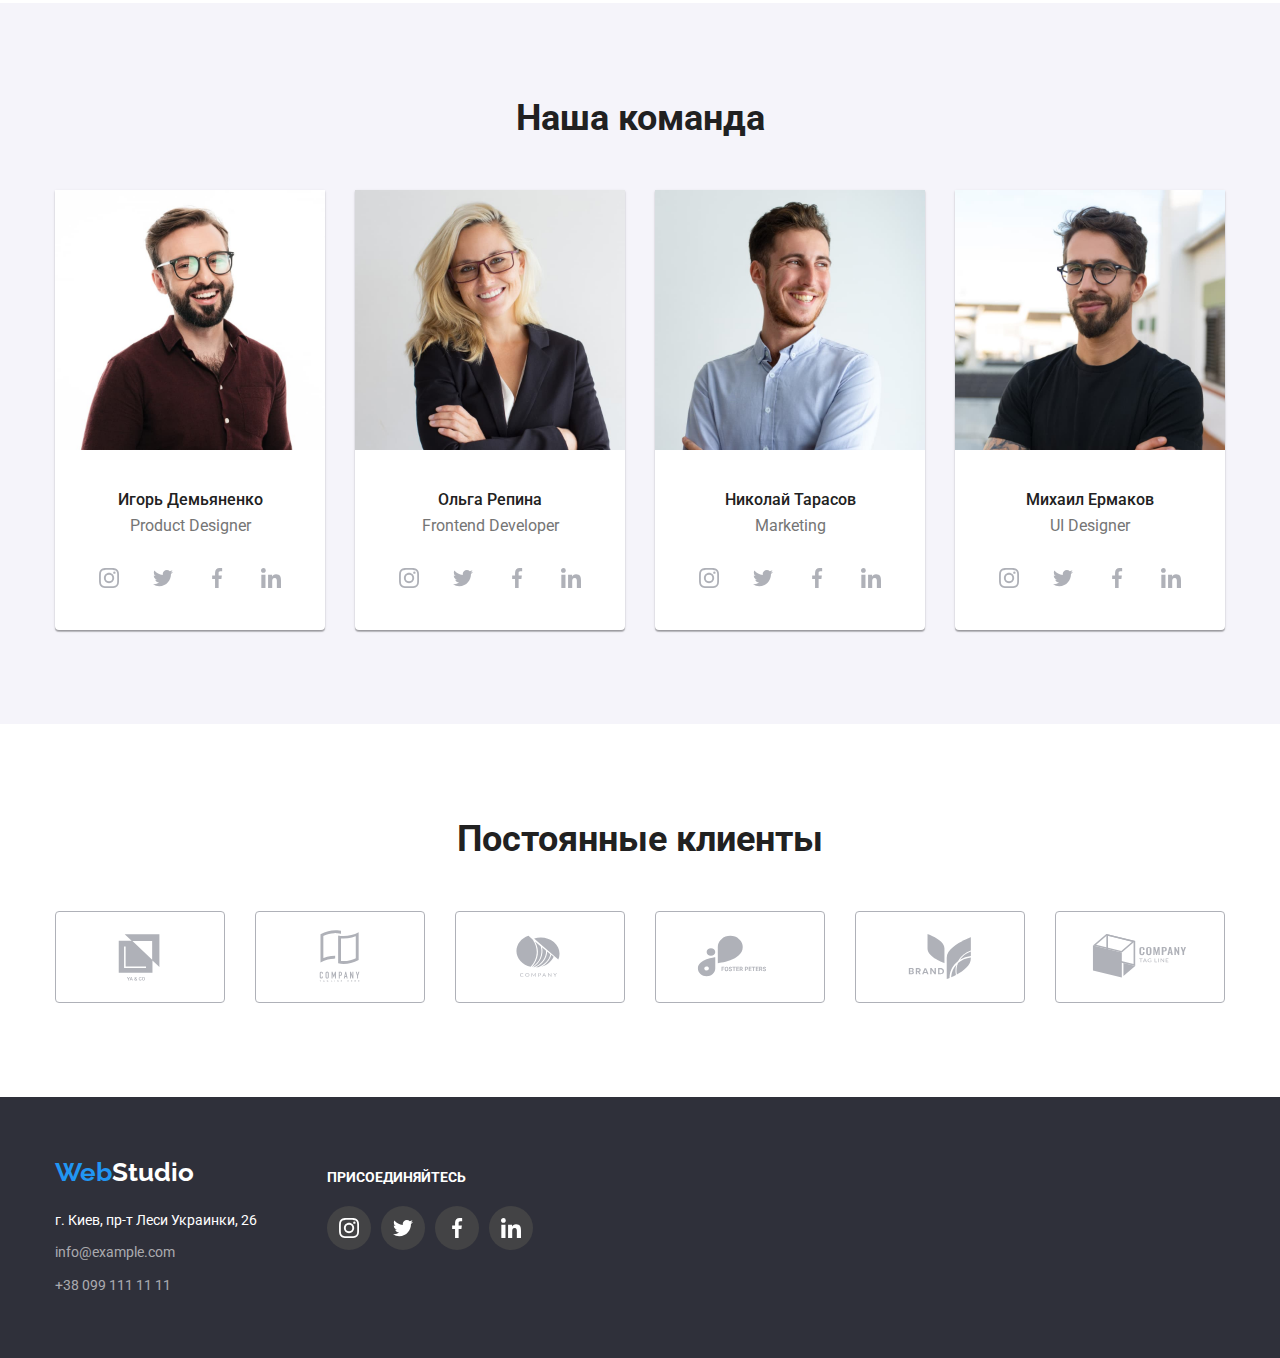
==== commit f0e6cba0: "исправляет svg" ====
--- a/index.html
+++ b/index.html
@@ -27,27 +27,24 @@
             <li class="item"><a href="" class="link">Контакты</a></li>
           </ul>
         </nav>
-        <ul class="auth-nav list">
-          <div class="icon-envelope">
-            <li class="item">
-              <a href="" class="link">
-                <svg class="envelope" width="16" height="12">
-                  <use href="./images/sprite.svg#icon-envelope"></use>
-                </svg>
-                info@devstudio.com
-              </a>
-            </li>
-          </div>
-          <div class="icon-smartphone">
-            <li class="item">
-              <a href="" class="link">
-                <svg class="smartphone" width="10" height="16">
-                  <use href="./images/sprite.svg#icon-smartphone"></use>
-                </svg>
-                +38 096 111 11 11
-              </a>
-            </li>
-          </div>
+        <ul class="auth-nav list icons-list">
+          <li class="item icons-header">
+            <a href="" class="link icons-header-link">
+              <svg class="icons-svg" width="16" height="12">
+                <use href="./images/sprite.svg#icon-envelope"></use>
+              </svg>
+              info@devstudio.com
+            </a>
+          </li>
+
+          <li class="item icons-header">
+            <a href="" class="link icons-header-link">
+              <svg class="icons-svg" width="10" height="16">
+                <use href="./images/sprite.svg#icon-smartphone"></use>
+              </svg>
+              +38 096 111 11 11
+            </a>
+          </li>
         </ul>
       </div>
     </header>
@@ -133,31 +130,31 @@
               <h3 class="title">Игорь Демьяненко</h3>
               <p class="text">Product Designer</p>
 
-              <ul class="list team-link">
-                <li>
-                  <a href="" class="team-link">
-                    <svg class="icon-team instagram" width="20" height="20">
+              <ul class="list social-icons">
+                <li class="social-icons-item">
+                  <a href="" class="social-icons-link">
+                    <svg class="social-icons-svg" width="20" height="20">
                       <use href="./images/sprite.svg#icon-instagram"></use>
                     </svg>
                   </a>
                 </li>
-                <li>
-                  <a href="" class="team-link">
-                    <svg class="icon-team twitter" width="20" height="20">
+                <li class="social-icons-item">
+                  <a href="" class="social-icons-link">
+                    <svg class="social-icons-svg" width="20" height="20">
                       <use href="./images/sprite.svg#icon-twitter"></use>
                     </svg>
                   </a>
                 </li>
-                <li>
-                  <a href="" class="team-link">
-                    <svg class="icon-team facebook" width="20" height="20">
+                <li class="social-icons-item">
+                  <a href="" class="social-icons-link">
+                    <svg class="social-icons-svg" width="20" height="20">
                       <use href="./images/sprite.svg#icon-facebook"></use>
                     </svg>
                   </a>
                 </li>
-                <li>
-                  <a href="" class="team-link">
-                    <svg class="icon-team linkedin" width="20" height="20">
+                <li class="social-icons-item">
+                  <a href="" class="social-icons-link">
+                    <svg class="social-icons-svg" width="20" height="20">
                       <use href="./images/sprite.svg#icon-linkedin"></use>
                     </svg>
                   </a>
@@ -168,31 +165,31 @@
               <img src="images/Репина.jpg" alt="woman" width="270" />
               <h3 class="title">Ольга Репина</h3>
               <p class="text">Frontend Developer</p>
-              <ul class="list team-link">
-                <li>
-                  <a href="" class="team-link">
-                    <svg class="icon-team instagram" width="20" height="20">
+              <ul class="list social-icons">
+                <li class="social-icons-item">
+                  <a href="" class="social-icons-link">
+                    <svg class="social-icons-svg" width="20" height="20">
                       <use href="./images/sprite.svg#icon-instagram"></use>
                     </svg>
                   </a>
                 </li>
-                <li>
-                  <a href="" class="team-link">
-                    <svg class="icon-team twitter" width="20" height="20">
+                <li class="social-icons-item">
+                  <a href="" class="social-icons-link">
+                    <svg class="social-icons-svg" width="20" height="20">
                       <use href="./images/sprite.svg#icon-twitter"></use>
                     </svg>
                   </a>
                 </li>
-                <li>
-                  <a href="" class="team-link">
-                    <svg class="icon-team facebook" width="20" height="20">
+                <li class="social-icons-item">
+                  <a href="" class="social-icons-link">
+                    <svg class="social-icons-svg" width="20" height="20">
                       <use href="./images/sprite.svg#icon-facebook"></use>
                     </svg>
                   </a>
                 </li>
-                <li>
-                  <a href="" class="team-link">
-                    <svg class="icon-team linkedin" width="20" height="20">
+                <li class="social-icons-item">
+                  <a href="" class="social-icons-link">
+                    <svg class="social-icons-svg" width="20" height="20">
                       <use href="./images/sprite.svg#icon-linkedin"></use>
                     </svg>
                   </a>
@@ -203,31 +200,31 @@
               <img src="images/Тарасов.jpg" alt="man" width="270" />
               <h3 class="title">Николай Тарасов</h3>
               <p class="text">Marketing</p>
-              <ul class="list team-link">
-                <li>
-                  <a href="" class="team-link">
-                    <svg class="icon-team instagram" width="20" height="20">
+              <ul class="list social-icons">
+                <li class="social-icons-item">
+                  <a href="" class="social-icons-link">
+                    <svg class="social-icons-svg" width="20" height="20">
                       <use href="./images/sprite.svg#icon-instagram"></use>
                     </svg>
                   </a>
                 </li>
-                <li>
-                  <a href="" class="team-link">
-                    <svg class="icon-team twitter" width="20" height="20">
+                <li class="social-icons-item">
+                  <a href="" class="social-icons-link">
+                    <svg class="social-icons-svg" width="20" height="20">
                       <use href="./images/sprite.svg#icon-twitter"></use>
                     </svg>
                   </a>
                 </li>
-                <li>
-                  <a href="" class="team-link">
-                    <svg class="icon-team facebook" width="20" height="20">
+                <li class="social-icons-item">
+                  <a href="" class="social-icons-link">
+                    <svg class="social-icons-svg" width="20" height="20">
                       <use href="./images/sprite.svg#icon-facebook"></use>
                     </svg>
                   </a>
                 </li>
-                <li>
-                  <a href="" class="team-link">
-                    <svg class="icon-team linkedin" width="20" height="20">
+                <li class="social-icons-item">
+                  <a href="" class="social-icons-link">
+                    <svg class="social-icons-svg" width="20" height="20">
                       <use href="./images/sprite.svg#icon-linkedin"></use>
                     </svg>
                   </a>
@@ -238,31 +235,31 @@
               <img src="images/Ермаков.jpg" alt="man" width="270" />
               <h3 class="title">Михаил Ермаков</h3>
               <p class="text">UI Designer</p>
-              <ul class="list team-link">
-                <li>
-                  <a href="" class="team-link">
-                    <svg class="icon-team instagram" width="20" height="20">
+              <ul class="list social-icons">
+                <li class="social-icons-item">
+                  <a href="" class="social-icons-link">
+                    <svg class="social-icons-svg" width="20" height="20">
                       <use href="./images/sprite.svg#icon-instagram"></use>
                     </svg>
                   </a>
                 </li>
-                <li>
-                  <a href="" class="team-link">
-                    <svg class="icon-team twitter" width="20" height="20">
+                <li class="social-icons-item">
+                  <a href="" class="social-icons-link">
+                    <svg class="social-icons-svg" width="20" height="20">
                       <use href="./images/sprite.svg#icon-twitter"></use>
                     </svg>
                   </a>
                 </li>
-                <li>
-                  <a href="" class="team-link">
-                    <svg class="icon-team facebook" width="20" height="20">
+                <li class="social-icons-item">
+                  <a href="" class="social-icons-link">
+                    <svg class="social-icons-svg" width="20" height="20">
                       <use href="./images/sprite.svg#icon-facebook"></use>
                     </svg>
                   </a>
                 </li>
-                <li>
-                  <a href="" class="team-link">
-                    <svg class="icon-team linkedin" width="20" height="20">
+                <li class="social-icons-item">
+                  <a href="" class="social-icons-link">
+                    <svg class="social-icons-svg" width="20" height="20">
                       <use href="./images/sprite.svg#icon-linkedin"></use>
                     </svg>
                   </a>
@@ -280,43 +277,43 @@
           <ul class="client list item-client">
             <li class="icon-client">
               <a href="" class="client-link">
-                <svg class="group-one" width="41" height="46.7">
-                  <use href="./images/sprite.svg#icon-group"></use>
-                </svg>
-              </a>
-            </li>
-            <li class="icon-client">
-              <a href="" class="client-link">
-                <svg class="group-two" width="40" height="52">
-                  <use href="./images/sprite.svg#icon-group-1"></use>
-                </svg>
-              </a>
-            </li>
-            <li class="icon-client">
-              <a href="" class="client-link">
-                <svg class="group-three" width="43.46" height="41.18">
-                  <use href="./images/sprite.svg#icon-group-2"></use>
-                </svg>
-              </a>
-            </li>
-            <li class="icon-client">
-              <a href="" class="client-link">
-                <svg class="group-four" width="146" height="70">
-                  <use href="./images/sprite.svg#icon-group-3"></use>
-                </svg>
-              </a>
-            </li>
-            <li class="icon-client">
-              <a href="" class="client-link">
-                <svg class="group-five" width="62.54" height="45.43">
-                  <use href="./images/sprite.svg#icon-group-4"></use>
-                </svg>
-              </a>
-            </li>
-            <li class="icon-client">
-              <a href="" class="client-link">
-                <svg class="group-six" width="156" height="80">
-                  <use href="./images/sprite.svg#icon-group-5"></use>
+                <svg class="client-svg" width="106" height="60">
+                  <use href="./images/sprite.svg#icon-Logo-1"></use>
+                </svg>
+              </a>
+            </li>
+            <li class="icon-client">
+              <a href="" class="client-link">
+                <svg class="client-svg" width="106" height="60">
+                  <use href="./images/sprite.svg#icon-Logo-2"></use>
+                </svg>
+              </a>
+            </li>
+            <li class="icon-client">
+              <a href="" class="client-link">
+                <svg class="client-svg" width="106" height="60">
+                  <use href="./images/sprite.svg#icon-Logo-3"></use>
+                </svg>
+              </a>
+            </li>
+            <li class="icon-client">
+              <a href="" class="client-link">
+                <svg class="client-svg" width="106" height="60">
+                  <use href="./images/sprite.svg#icon-Logo-4"></use>
+                </svg>
+              </a>
+            </li>
+            <li class="icon-client">
+              <a href="" class="client-link">
+                <svg class="client-svg" width="106" height="60">
+                  <use href="./images/sprite.svg#icon-Logo-5"></use>
+                </svg>
+              </a>
+            </li>
+            <li class="icon-client">
+              <a href="" class="client-link">
+                <svg class="client-svg" width="106" height="60">
+                  <use href="./images/sprite.svg#icon-Logo-6"></use>
                 </svg>
               </a>
             </li>
@@ -337,30 +334,30 @@
           <div class="social-links">
             <h2 class="title-footer">присоединяйтесь</h2>
             <ul class="list social-footer">
-              <li class="item social-footer">
-                <a href="" class="client-link">
-                  <svg class="icon-team instagram-footer" width="20" height="20">
+              <li class="item social-footer-svg">
+                <a href="" class="social-footer-link">
+                  <svg class="footer-svg" width="20" height="20">
                     <use href="./images/sprite.svg#icon-instagram"></use>
                   </svg>
                 </a>
               </li>
-              <li class="item">
-                <a href="" class="client-link">
-                  <svg class="icon-team twitter-footer" width="20" height="20">
+              <li class="item social-footer-svg">
+                <a href="" class="social-footer-link">
+                  <svg class="footer-svg" width="20" height="20">
                     <use href="./images/sprite.svg#icon-twitter"></use>
                   </svg>
                 </a>
               </li>
-              <li class="item">
-                <a href="" class="client-link">
-                  <svg class="icon-team facebook-footer" width="20" height="20">
+              <li class="item social-footer-svg">
+                <a href="" class="social-footer-link">
+                  <svg class="footer-svg" width="20" height="20">
                     <use href="./images/sprite.svg#icon-facebook"></use>
                   </svg>
                 </a>
               </li>
-              <li class="item">
-                <a href="" class="client-link">
-                  <svg class="icon-team linkedin-footer" width="20" height="20">
+              <li class="item social-footer-svg">
+                <a href="" class="social-footer-link">
+                  <svg class="footer-svg" width="20" height="20">
                     <use href="./images/sprite.svg#icon-linkedin"></use>
                   </svg>
                 </a>
--- a/css/styles.css
+++ b/css/styles.css
@@ -129,30 +129,27 @@
   color: var(--accent-color);
 }
 
-.icon-envelope {
-  display: flex;
-  align-items: center;
-  justify-content: center;
+.icons-svg {
+  fill: #757575;
+}
+
+.icons-list {
+  display: inline-block;
+  justify-content: center;
+  align-items: center;
+}
+
+.icons-header {
+  display: flex;
+  justify-content: center;
+  align-items: center;
+  margin-left: 305px;
   margin-right: 30px;
 }
 
-.envelope {
-  margin-right: 10px;
-  fill: #757575;
-}
-
-.envelope:hover,
-.envelope:focus {
+.icons-header-link:hover .icons-svg,
+.icons-header-link:focus .icons-svg {
   fill: var(--accent-color);
-}
-
-.smartphone {
-  fill: #757575;
-}
-
-.smartphone:hover,
-.smartphone:focus {
-  fill: #2196f3;
 }
 
 /* main section */
@@ -165,7 +162,7 @@
   background-image: url('../images/overlay.jpg');
   background-position: center;
   background-size: cover;
-  background-image: rgba(47, 48, 58, 0.4);
+  background-color: rgba(47, 48, 58, 0.4);
   box-shadow: 0px 4px 4px rgba(0, 0, 0, 0.25);
 }
 
@@ -317,59 +314,44 @@
   line-height: 1.2px;
 }
 
-.team-link {
-  display: flex;
-  justify-content: center;
-
-  text-decoration: none;
-}
-
-.icon-team {
-  display: inline-block;
+.social-icons {
+  display: inline-flex;
+}
+
+.social-icons-link {
+  display: flex;
+  align-items: center;
+  justify-content: center;
+
   width: 44px;
   height: 44px;
+  border-radius: 50%;
+  background-color: #ffffff;
+}
+
+.social-icons-item {
   margin-right: 10px;
   margin-bottom: 30px;
 }
 
-.icon-team:nth-child(4) {
+.social-icons-item:last-child {
   margin-right: 0;
 }
 
-.instagram {
+.social-icons-link:hover .social-icons-svg,
+.social-icons-link:focus .social-icons-svg {
   fill: #ffffff;
 }
 
-.instagram:hover,
-.instagram:focus {
-  fill: #2196f3;
-}
-
-.twitter {
-  fill: #ffffff;
-}
-
-.twitter:hover,
-.twitter:focus {
-  fill: #2196f3;
-}
-
-.facebook {
-  fill: #ffffff;
-}
-
-.facebook:hover,
-.facebook:focus {
-  fill: #2196f3;
-}
-
-.linkedin {
-  fill: #ffffff;
-}
-
-.linkedin:hover,
-.linkedin:focus {
-  fill: #2196f3;
+.social-icons-link:hover,
+.social-icons-link:focus {
+  background-color: var(--accent-color);
+}
+
+.social-icons-svg {
+  width: 20px;
+  height: 20px;
+  fill: #afb1b8;
 }
 
 .card {
@@ -382,86 +364,35 @@
 /* client */
 
 .client-link {
-  text-decoration: none;
-  display: flex;
-}
-
-.icon-client {
   width: 170px;
   height: 92px;
   border-radius: 4px;
   border: 1px solid #afb1b8;
   align-items: center;
   justify-content: center;
-  display: inline-flex;
+  display: flex;
+}
+
+.icon-client:not(:last-child) {
   margin-right: 30px;
 }
 
-.icon-client:last-child {
-  margin-right: 0;
-}
-
 .item-client {
   display: flex;
 }
 
-.icon-client:hover,
-.icon-client:focus {
-  border: 1px solid #2196f3;
-}
-
-.group-one {
+.client-svg {
   fill: #afb1b8;
 }
 
-.group-one:hover,
-.group-one:focus {
-  fill: #2196f3;
-}
-
-.group-two {
-  fill: #afb1b8;
-}
-
-.group-two:hover,
-.group-two:focus {
-  fill: #2196f3;
-}
-
-.group-three {
-  fill: #afb1b8;
-}
-
-.group-three:hover,
-.group-three:focus {
-  fill: #2196f3;
-}
-
-.group-four {
-  fill: #afb1b8;
-}
-
-.group-four:hover,
-.group-four:focus {
-  fill: #2196f3;
-}
-
-.group-five {
-  fill: #afb1b8;
-}
-
-.group-five:hover,
-.group-five:focus {
-  fill: #2196f3;
-}
-
-.group-six {
-  fill: #afb1b8;
-}
-
-.group-six:hover,
-.group-six:focus {
-  fill: #2196f3;
+.client-link:hover .client-svg,
+.client-link:focus .client-svg {
+  fill: var(--accent-color);
+}
+
+.client-link:hover,
+.client-link:focus {
+  border: 1px solid var(--accent-color);
 }
 
 /* footer */
@@ -521,39 +452,49 @@
   display: flex;
 }
 
+.social-footer {
+  display: inline-flex;
+}
+
+.social-footer-link {
+  display: flex;
+  align-items: center;
+  justify-content: center;
+
+  width: 44px;
+  height: 44px;
+  border-radius: 50%;
+  background-color: #434345;
+}
+
+.social-footer-link:hover,
+.social-footer-link:focus {
+  background-color: var(--accent-color);
+}
+
+.footer-svg {
+  width: 20px;
+  height: 20px;
+  fill: #ffffff;
+}
+
+.social-footer-svg:not(:first-child) {
+  margin-left: 10px;
+}
+
 .social-links {
   margin-top: 12px;
   margin-left: 70px;
 }
 
-.instagram-footer,
-.twitter-footer,
-.facebook-footer,
-.linkedin-footer {
-  fill: rgba(255, 255, 255, 0.1);
-}
-
-.instagram-footer:hover,
-.instagram-footer:focus,
-.twitter-footer:hover,
-.twitter-footer:focus,
-.facebook-footer:hover,
-.facebook-footer:focus,
-.linkedin-footer:hover,
-.linkedin-footer:focus {
-  fill: var(--accent-color);
-}
-
-.social-footer {
-  display: flex;
-}
-
 /* button */
 
 .button {
   color: var(--title-text-color);
   background-color: var(--primary-bg-color);
   cursor: pointer;
+  border-radius: 4px;
+  border: none;
 }
 
 .button.primary {
